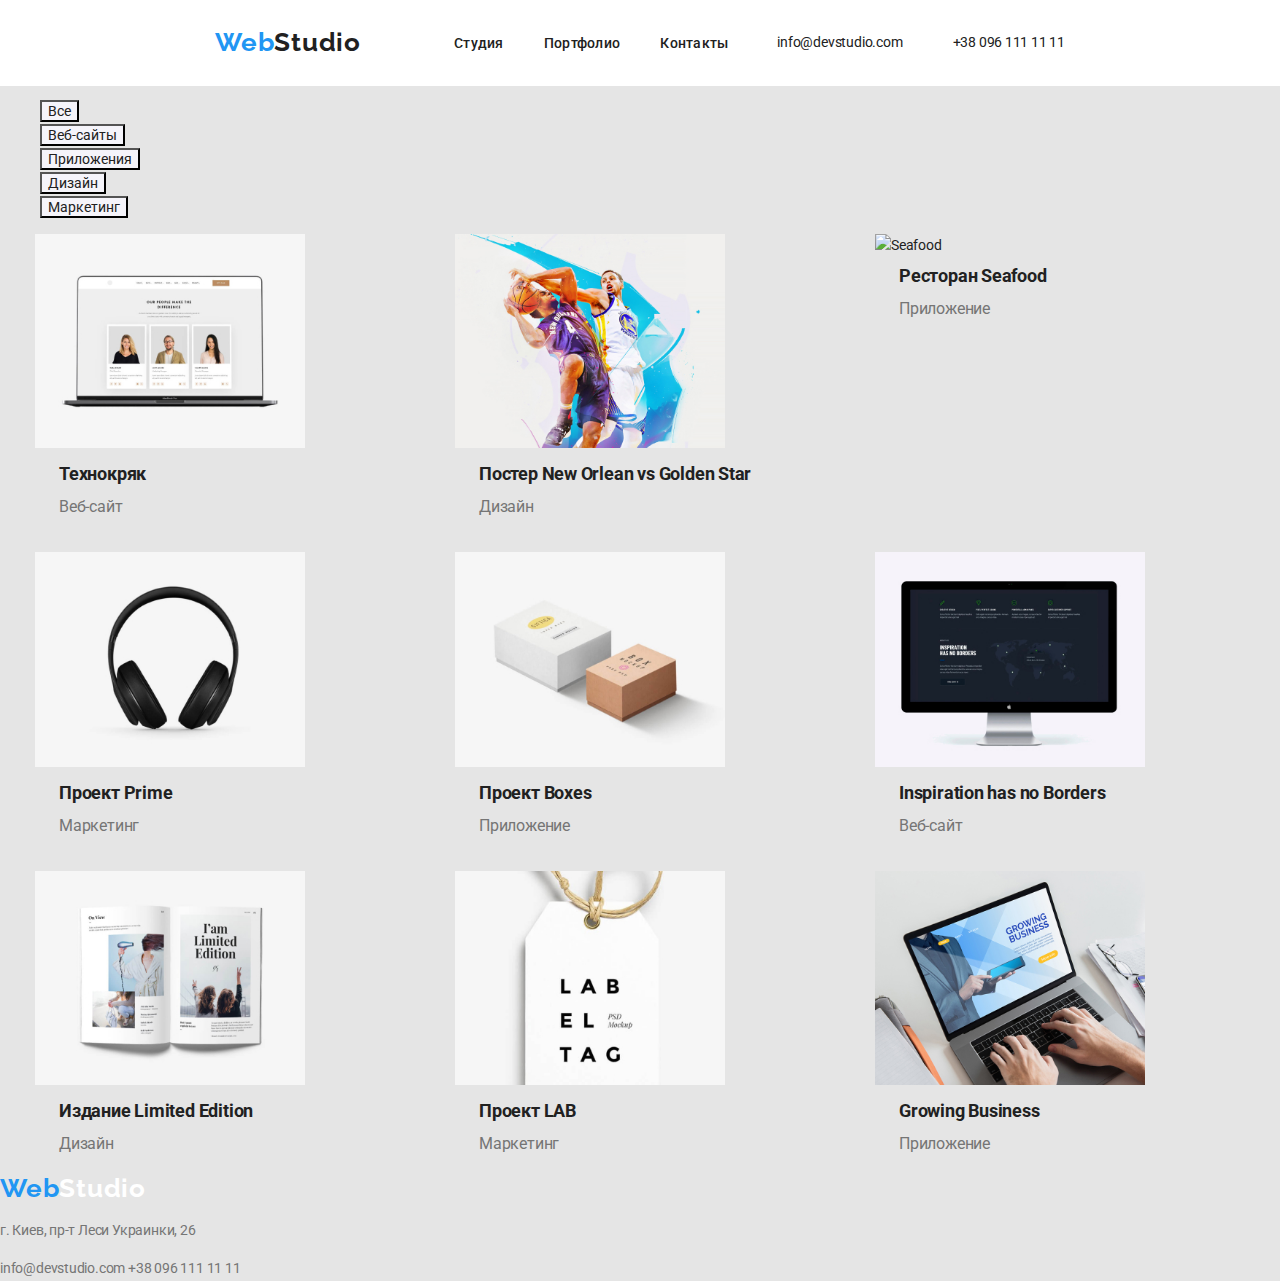
==== portfolio.html @ 1fb93eec "Portfolio" ====
<!doctype html>
<html lang="ru">
<head>
    <meta charset="UTF-8">
    <title>Главная</title>
    <link rel="preconnect" href="https://fonts.googleapis.com">
    <link rel="preconnect" href="https://fonts.gstatic.com" crossorigin>
    <link href="https://fonts.googleapis.com/css2?family=Raleway:wght@700&family=Roboto:wght@400;500;700;900&display=swap" rel="stylesheet">
    <link rel="stylesheet" href="https://cdnjs.cloudflare.com/ajax/libs/modern-normalize/1.0.0/modern-normalize.min.css"/>
    <link rel="stylesheet" href="./css/styles.css">
</head>
<body>
    <header class="page-header">
            <nav class="head-container main-nav">
                <a href="./" class="logo">Web<span class="text-studio">Studio</span></a>
                <ul class="site-nav">
                    <li class="item"><a href="./studio" class="link">Студия</a></li>
                    <li class="item"><a href="./portfolio.html" class="link">Портфолио</a></li>
                    <li class="item"><a href="./contacts" class="link">Контакты</a></li>
                </ul>
    
                <ul class="auth-nav list">
                    <li class="item"><a href="mailto:vlad@htmlbook.ru">info@devstudio.com</a></li>
                    <li class="item"><a href="tel:+380961111111">+38 096 111 11 11</a></li>
                </ul>
            </nav>
    </header>
<main>
    <section class="nav-menu">
        <ul class="list">
            <li><button type="button" class="menu-button">Все</button></li>
            <li><button type="button" class="menu-button">Веб-сайты</button></li>
            <li><button type="button" class="menu-button">Приложения</button></li>
            <li><button type="button" class="menu-button">Дизайн</button></li>
            <li><button type="button" class="menu-button">Маркетинг</button></li>
        </ul>
    </section>
    <section class="our-works">
      <ul class="our-works-list">
        <li class="item"><img src="./img/technocrack.jpg" alt="Techcrack" width="270px"><h1>Технокряк</h1><p>Веб-сайт</p></li>
        <li class="item"><img src="./img/poster.jpg" alt="Poster" width="270px"><h1>Постер New Orlean vs Golden Star</h1><p>Дизайн</p></li>
        <li class="item"><img src="./img/Seafood.jpg" alt="Seafood" width="270px"><h1>Ресторан Seafood</h1><p>Приложение</p></li>
        <li class="item"><img src="./img/prime.jpg" alt="Techcrack" width="270px"><h1>Проект Prime</h1><p>Маркетинг</p></li>
        <li class="item"><img src="./img/boxes.jpg" alt="Boxes" width="270px"><h1>Проект Boxes</h1><p>Приложение</p></li>
        <li class="item"><img src="./img/inspiration.jpg" alt="Insiparion" width="270px"><h1>Inspiration has no Borders</h1><p>Веб-сайт</p></li>
        <li class="item"><img src="./img/limited-edition.jpg" alt="Limited edition" width="270px"><h1>Издание Limited Edition</h1><p>Дизайн</p></li>
        <li class="item"><img src="./img/lab.jpg" alt="LAB" width="270px"><h1>Проект LAB</h1><p>Маркетинг</p></li>
        <li class="item"><img src="./img/growing-business.jpg" alt="Business" width="270px"><h1>Growing Business</h1><p>Приложение</p></li>
      </ul>

    </section>
</main>


<footer class="basement">
    <a class="logo-btm" href="./">Web<span class="text-studio-secondary">Studio</span></a>
    <p>г. Киев, пр-т Леси Украинки, 26</p>
    <address class="adress">
        <a href="mailto:vlad@htmlbook.ru">info@devstudio.com</a>
        <a href="tel:+380961111111">+38 096 111 11 11</a>
    </address>


</footer>

</body>
</html>
---- css/styles.css ----
:root {
  --primary-text-color:#757575;
  --secondary-text-color:#212121;
  --accent-text-color:#2196F3;
  --extra-fill-color:#03121f;
  --bgc:#F5F4FA;
  --hover-text-color:#ffffff;

}

body{
  color:#757575;
  font-size: 14px;
  font-family:Roboto,sans-serif;
  line-height:1.71;
  background-color: #E5E5E5;
  font-weight: 400;
  letter-spacing: -0.015em;
}

.logo{
font-family:Raleway,sans-serif;
font-weight: 700;
font-size: 26px;
line-height: 31px;
letter-spacing: 0.03em;
color: #2196F3;
margin-top: 24px;
margin-bottom: 25px;
margin-left: 215px;
}

.logo .text-studio{
font-family:Raleway,sans-serif;
font-weight:700;
color:var(--secondary-text-color);
}

.logo-btm,
.join{
font-family:Raleway,sans-serif;
font-style: normal;
font-weight: 700;
font-size: 26px;
line-height: 31px;
letter-spacing: 0.03em;
color: #2196F3;
text-decoration: none;
}

.logo-btm .text-studio-secondary{
font-family:Raleway,sans-serif;
color:var(--hover-text-color);
}

button{
font-family: inherit;
}

.menu-button{
color: var(--secondary-text-color);
background-color: var(--bgc);
}

.menu-button:hover,
.menu-button:focus{
color:var(--hover-text-color);
background-color: var(--accent-text-color);
}

.main-titles,
.team-titles{
color: #212121;
}
.main-titles{
text-transform:uppercase;
}

.site-nav a,
.auth-nav a,
.basement-links{
text-decoration:none;
color:var(--secondary-text-color);
}

.main-nav {
  display: flex;
  align-items: center;
}

.auth-nav {
  display: flex;
  padding: 0;
  margin-left: auto;
  margin-right: 215px;
}
.auth-nav .item + .item {
  margin-left: 50px;
}



.site-nav a:hover,
.site-nav a:focus,
.auth-nav a:hover,
.auth-nav a:focus,
.basement a:hover,
.basement a:focus{
color:var(--accent-text-color);
}


.menu-button{
cursor: pointer;
}
.our-works{
color:var(--secondary-text-color);
}
.our-works p{
color:var(--primary-text-color);
}

address a{
text-decoration: none;
font-style: normal;
color: var(--primary-text-color);
}

.hero-title,
.main-title,
.text-massive p,
.join{
font-style: normal;
font-weight: normal;
font-size: 14px; 
letter-spacing: 0.03em;
}

.hero-title{
display: inline-block;
width: 696px;
height: 120px;
font-weight: 900;
font-size: 44px;
line-height: 60px;
text-align: center;
letter-spacing: 0.06em;
text-transform: uppercase;
color: var(--hover-text-color);
margin-left: 452px;
margin-right: 452px;
margin-top: 200px;
margin-bottom: 0px;
}

.main-title{
height: 16px;
left: 215px;
top: 774px;
line-height: 16px;
text-transform: uppercase;
color:var(--secondary-text-color);
}

.text-massive p{
height: 75px;
left: 215px;
top: 800px;
line-height: 24px;
color:var(--primary-text-color);
}

.list{
  list-style: none;
}

.hide {
  display: none;
}

.site-nav{
  font-weight: 500;
  font-size: 14px;
  line-height: 1,14;
  letter-spacing: 0.02em;
  list-style: none;
  padding: 0;
  display: flex;
  margin-left: 93px;
  }

.site-nav .item {
  /* outline: 2px solid tomato; */
  }
.site-nav .item:not(:last-child){
  margin-right: 40px;
  }
 

.container {
  width: 1600px;
  margin-left: auto;
  margin-right: auto;
}

.site-nav a {
font-family: Roboto;
font-style: normal;
font-weight: 500;
font-size: 14px;
line-height: 16px;
letter-spacing: 0.02em;
}

.site-nav .link {
  padding-top: 21px;
  padding-bottom: 21px;
  display: block;
}



.join-button {
width: 136px;
height: 30px;
left: 732px;
top: 440px;
font-family: Roboto;
font-style: normal;
font-weight: bold;
font-size: 16px;
line-height: 30px;
align-items: center;
text-align: center;
letter-spacing: 0.06em;
color: #FFFFFF;
width: 200px;
height: 50px;
left: 700px;
top: 430px;
background: #2196F3;
box-shadow: 0px 4px 4px rgba(0, 0, 0, 0.15);
border-radius: 4px;
margin-left: 700px;
margin-right: 700px;
margin-top: 30px;
display: inline-block ;

}

.hero{
display: block;
width: 1600px;
height: 600px;
/* outline: 2px solid tomato; */
background: #2F303A;
margin-left: auto;
margin-right: auto;
}



.page-header a{
  text-decoration: none;
  }
.page-header {
  background-color:var(--hover-text-color);
  display: flex;
}

.head-container {
  width: 1600px;
  margin-left: auto;
  margin-right: auto;
}

.main-text-massive {
  display: flex;
}
.our-works ul {
  padding-left: 0;
  padding-right: 0;
  list-style: none;
}
.our-works{
  width: 1240px;
  padding-right: 15px;
  padding-left: 15px;
  margin-left: auto;
  margin-right: auto;
}

.our-works .our-works-list {
  display: flex;
  flex-wrap: wrap;
  justify-content: space-between;
}
.our-works-list .item {
  width: 370px; 
  margin-right: 15px;
  margin-bottom: 30px;
}

.our-works-list .item:nth-child(3n) {
  margin-right: 0px;
}

.our-works-list .item:nth-last-child(-n + 3){
  margin-bottom: 0;
}

.our-works-list .item h1 {
  display: block;
  font-size: 18px;
  line-height: 36px;
  padding-left: 24px;
  padding-right: 24px;
  margin: 0;
}

.our-works-list .item p {
  display: block;
  font-size: 16px;
  line-height: 30px;
  padding-left: 24px;
  padding-right: 24px;
  margin: 0;
}
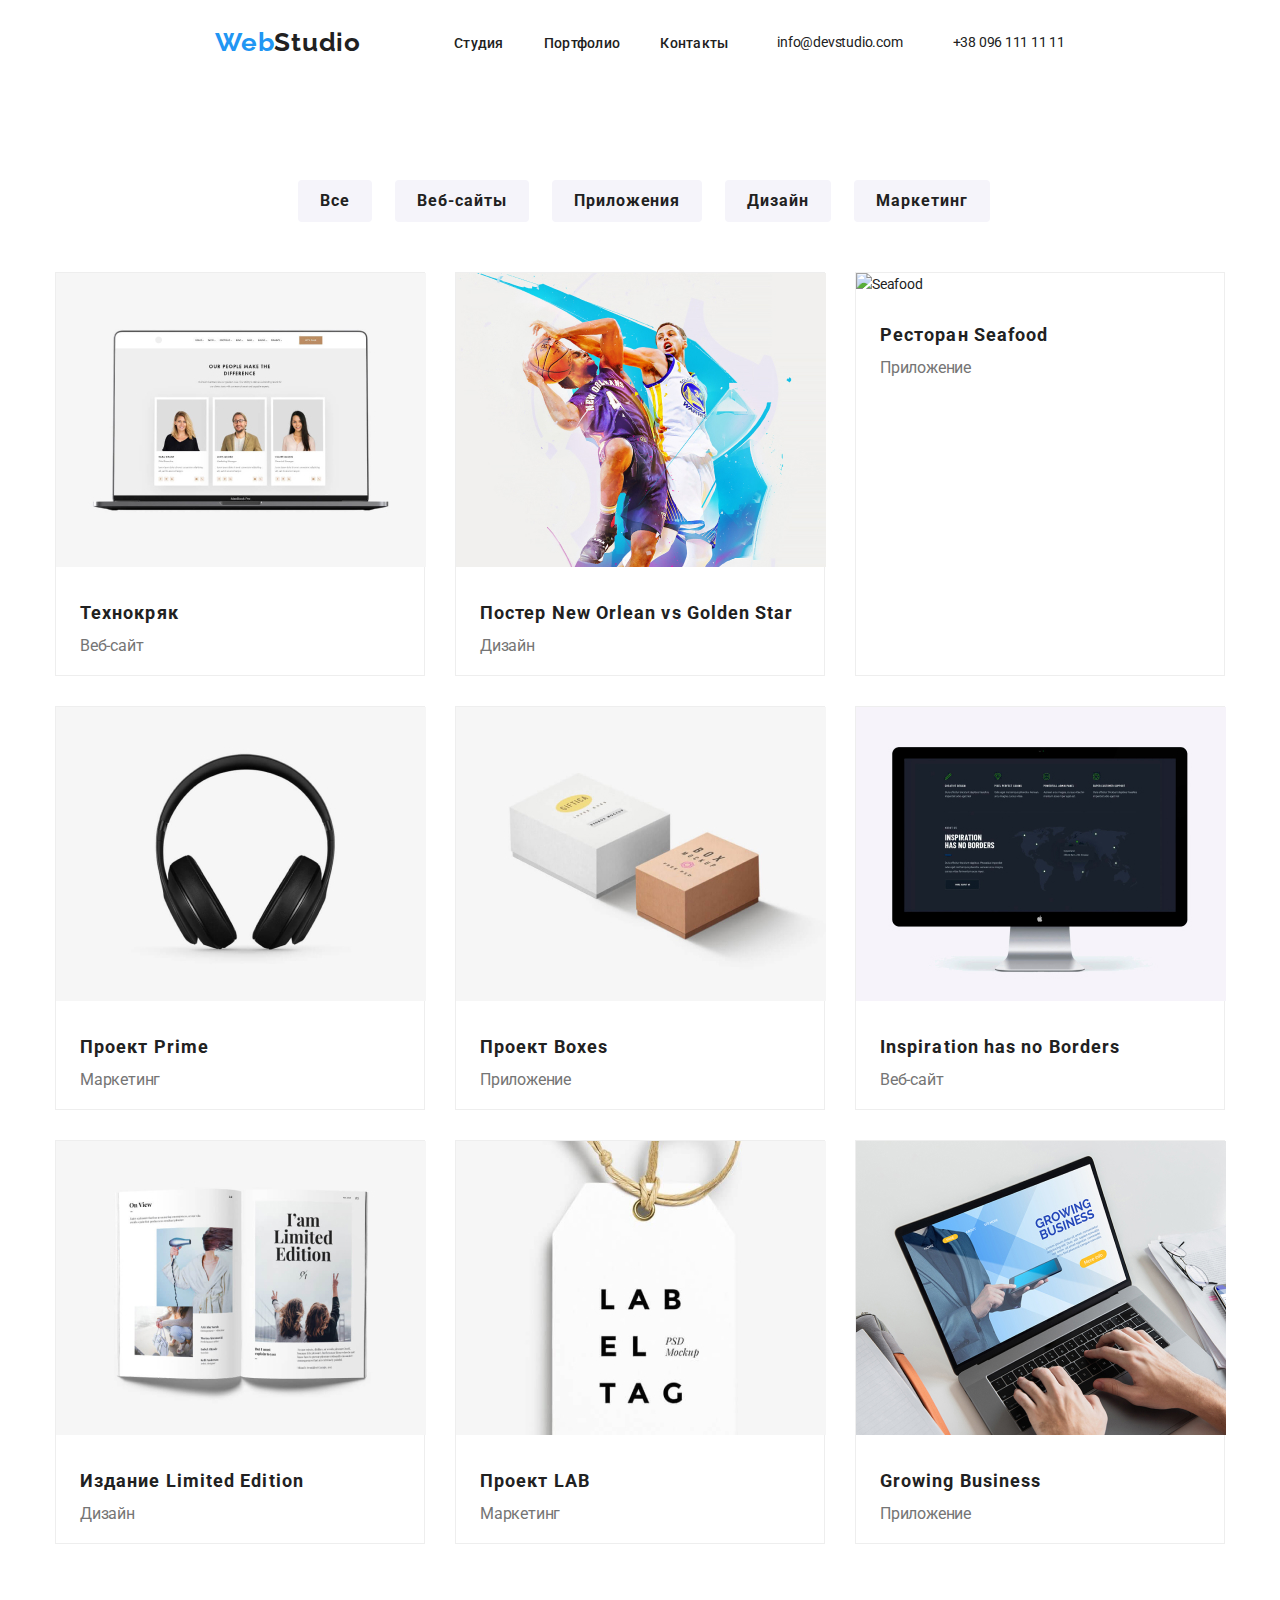
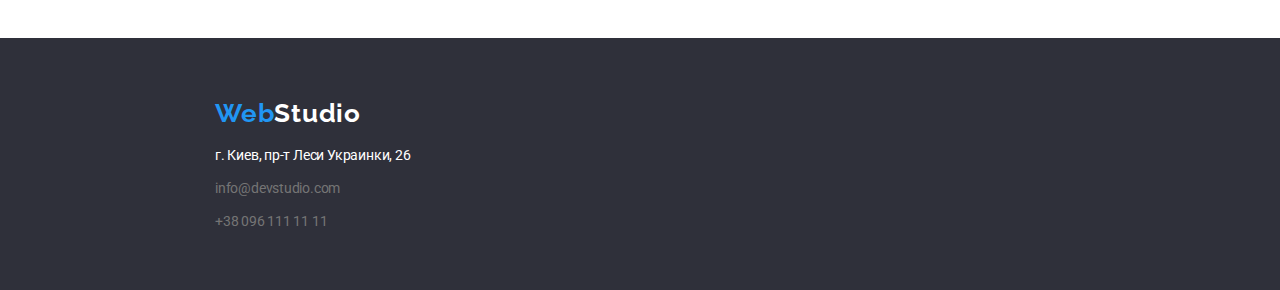
==== commit 86fd4ed3: "Portfolio done (almost)" ====
--- a/portfolio.html
+++ b/portfolio.html
@@ -9,7 +9,7 @@
     <link rel="stylesheet" href="https://cdnjs.cloudflare.com/ajax/libs/modern-normalize/1.0.0/modern-normalize.min.css"/>
     <link rel="stylesheet" href="./css/styles.css">
 </head>
-<body>
+<body class="body-portfolio">
     <header class="page-header">
             <nav class="head-container main-nav">
                 <a href="./" class="logo">Web<span class="text-studio">Studio</span></a>
@@ -26,7 +26,7 @@
             </nav>
     </header>
 <main>
-    <section class="nav-menu">
+    <section class="nav-menu-portfolio">
         <ul class="list">
             <li><button type="button" class="menu-button">Все</button></li>
             <li><button type="button" class="menu-button">Веб-сайты</button></li>
@@ -37,27 +37,27 @@
     </section>
     <section class="our-works">
       <ul class="our-works-list">
-        <li class="item"><img src="./img/technocrack.jpg" alt="Techcrack" width="270px"><h1>Технокряк</h1><p>Веб-сайт</p></li>
-        <li class="item"><img src="./img/poster.jpg" alt="Poster" width="270px"><h1>Постер New Orlean vs Golden Star</h1><p>Дизайн</p></li>
-        <li class="item"><img src="./img/Seafood.jpg" alt="Seafood" width="270px"><h1>Ресторан Seafood</h1><p>Приложение</p></li>
-        <li class="item"><img src="./img/prime.jpg" alt="Techcrack" width="270px"><h1>Проект Prime</h1><p>Маркетинг</p></li>
-        <li class="item"><img src="./img/boxes.jpg" alt="Boxes" width="270px"><h1>Проект Boxes</h1><p>Приложение</p></li>
-        <li class="item"><img src="./img/inspiration.jpg" alt="Insiparion" width="270px"><h1>Inspiration has no Borders</h1><p>Веб-сайт</p></li>
-        <li class="item"><img src="./img/limited-edition.jpg" alt="Limited edition" width="270px"><h1>Издание Limited Edition</h1><p>Дизайн</p></li>
-        <li class="item"><img src="./img/lab.jpg" alt="LAB" width="270px"><h1>Проект LAB</h1><p>Маркетинг</p></li>
-        <li class="item"><img src="./img/growing-business.jpg" alt="Business" width="270px"><h1>Growing Business</h1><p>Приложение</p></li>
+        <li class="item"><img src="./img/technocrack.jpg" alt="Techcrack" width="370px"><h1>Технокряк</h1><p>Веб-сайт</p></li>
+        <li class="item"><img src="./img/poster.jpg" alt="Poster" width="370px"><h1>Постер New Orlean vs Golden Star</h1><p>Дизайн</p></li>
+        <li class="item"><img src="./img/Seafood.jpg" alt="Seafood" width="370px"><h1>Ресторан Seafood</h1><p>Приложение</p></li>
+        <li class="item"><img src="./img/prime.jpg" alt="Techcrack" width="370px"><h1>Проект Prime</h1><p>Маркетинг</p></li>
+        <li class="item"><img src="./img/boxes.jpg" alt="Boxes" width="370px"><h1>Проект Boxes</h1><p>Приложение</p></li>
+        <li class="item"><img src="./img/inspiration.jpg" alt="Insiparion" width="370px"><h1>Inspiration has no Borders</h1><p>Веб-сайт</p></li>
+        <li class="item"><img src="./img/limited-edition.jpg" alt="Limited edition" width="370px"><h1>Издание Limited Edition</h1><p>Дизайн</p></li>
+        <li class="item"><img src="./img/lab.jpg" alt="LAB" width="370px"><h1>Проект LAB</h1><p>Маркетинг</p></li>
+        <li class="item"><img src="./img/growing-business.jpg" alt="Business" width="370px"><h1>Growing Business</h1><p>Приложение</p></li>
       </ul>
 
     </section>
 </main>
 
 
-<footer class="basement">
+<footer class="basement-portfolio">
     <a class="logo-btm" href="./">Web<span class="text-studio-secondary">Studio</span></a>
     <p>г. Киев, пр-т Леси Украинки, 26</p>
     <address class="adress">
-        <a href="mailto:vlad@htmlbook.ru">info@devstudio.com</a>
-        <a href="tel:+380961111111">+38 096 111 11 11</a>
+        <a href="mailto:vlad@htmlbook.ru" class="mail">info@devstudio.com</a>
+        <a href="tel:+380961111111" class="phone">+38 096 111 11 11</a>
     </address>
 
 
--- a/css/styles.css
+++ b/css/styles.css
@@ -8,6 +8,10 @@
   --bgc:#F5F4FA;
   --hover-text-color:#ffffff;
 
+}
+
+.body-portfolio {
+  background-color: var(--hover-text-color);
 }
 
 body{
@@ -117,6 +121,7 @@
 }
 .our-works{
 color:var(--secondary-text-color);
+margin-bottom: 94px;
 }
 .our-works p{
 color:var(--primary-text-color);
@@ -285,22 +290,27 @@
   list-style: none;
 }
 .our-works{
-  width: 1240px;
-  padding-right: 15px;
-  padding-left: 15px;
+  width: 1170px;
   margin-left: auto;
   margin-right: auto;
 }
 
 .our-works .our-works-list {
+  width: 1170px;
   display: flex;
   flex-wrap: wrap;
   justify-content: space-between;
 }
 .our-works-list .item {
-  width: 370px; 
-  margin-right: 15px;
+  width: 370px;
+  margin-right: 30px;
+  height: 404px;
   margin-bottom: 30px;
+
+  background: #FFFFFF;
+  border: 1px solid #EEEEEE;
+  box-sizing: border-box;
+ 
 }
 
 .our-works-list .item:nth-child(3n) {
@@ -313,10 +323,15 @@
 
 .our-works-list .item h1 {
   display: block;
+  font-family: Roboto;
+  font-style: normal;
+  font-weight: bold;
   font-size: 18px;
-  line-height: 36px;
+  line-height: 36px; 
+  letter-spacing: 0.06em;
   padding-left: 24px;
   padding-right: 24px;
+  padding-top: 20px;
   margin: 0;
 }
 
@@ -326,5 +341,71 @@
   line-height: 30px;
   padding-left: 24px;
   padding-right: 24px;
+  padding-bottom: 20px;
   margin: 0;
+}
+
+.basement-portfolio {
+  background-color: #2F303A;
+  width: 1600px;
+  height: 252px;
+  margin-left: auto;
+  margin-right: auto;
+}
+ .basement-portfolio .logo-btm{
+  display: inline-block;
+  padding-top: 60px;
+  padding-right: 1240px;
+  padding-left: 215px;
+ }
+
+ .basement-portfolio .adress .mail{
+  display: block;
+  padding-right: 1000px;
+  padding-left: 215px;
+  margin-bottom: 9px;
+ }
+
+ .basement-portfolio .adress .phone{
+  display: block;
+  padding-left: 215px;
+  margin-bottom: 9px;
+}
+
+.basement-portfolio > p {
+padding-left: 215px;
+margin-bottom: 9px;
+color: var(--hover-text-color);
+}
+
+.nav-menu-portfolio {
+  width: 700px;
+  margin-right: auto;
+  margin-left: auto;
+  margin-bottom: 50px;
+  margin-top: 94px;
+}
+
+.nav-menu-portfolio .list {
+  display: flex;
+  justify-content: space-between;
+  padding: 0;
+}
+
+.nav-menu-portfolio .list .menu-button{
+font-style: normal;
+font-weight: bold;
+font-size: 16px;
+line-height: 30px;
+letter-spacing: 0.06em;
+background: #F5F4FA;
+border: #F5F4FA;
+border-radius: 4px;
+padding: 6px 22px 6px;
+margin-left: 8px;
+}
+
+.nav-menu-portfolio .list .menu-button:hover,
+.nav-menu-portfolio .list .menu-button:focus{
+  background-color: #2196F3;
 }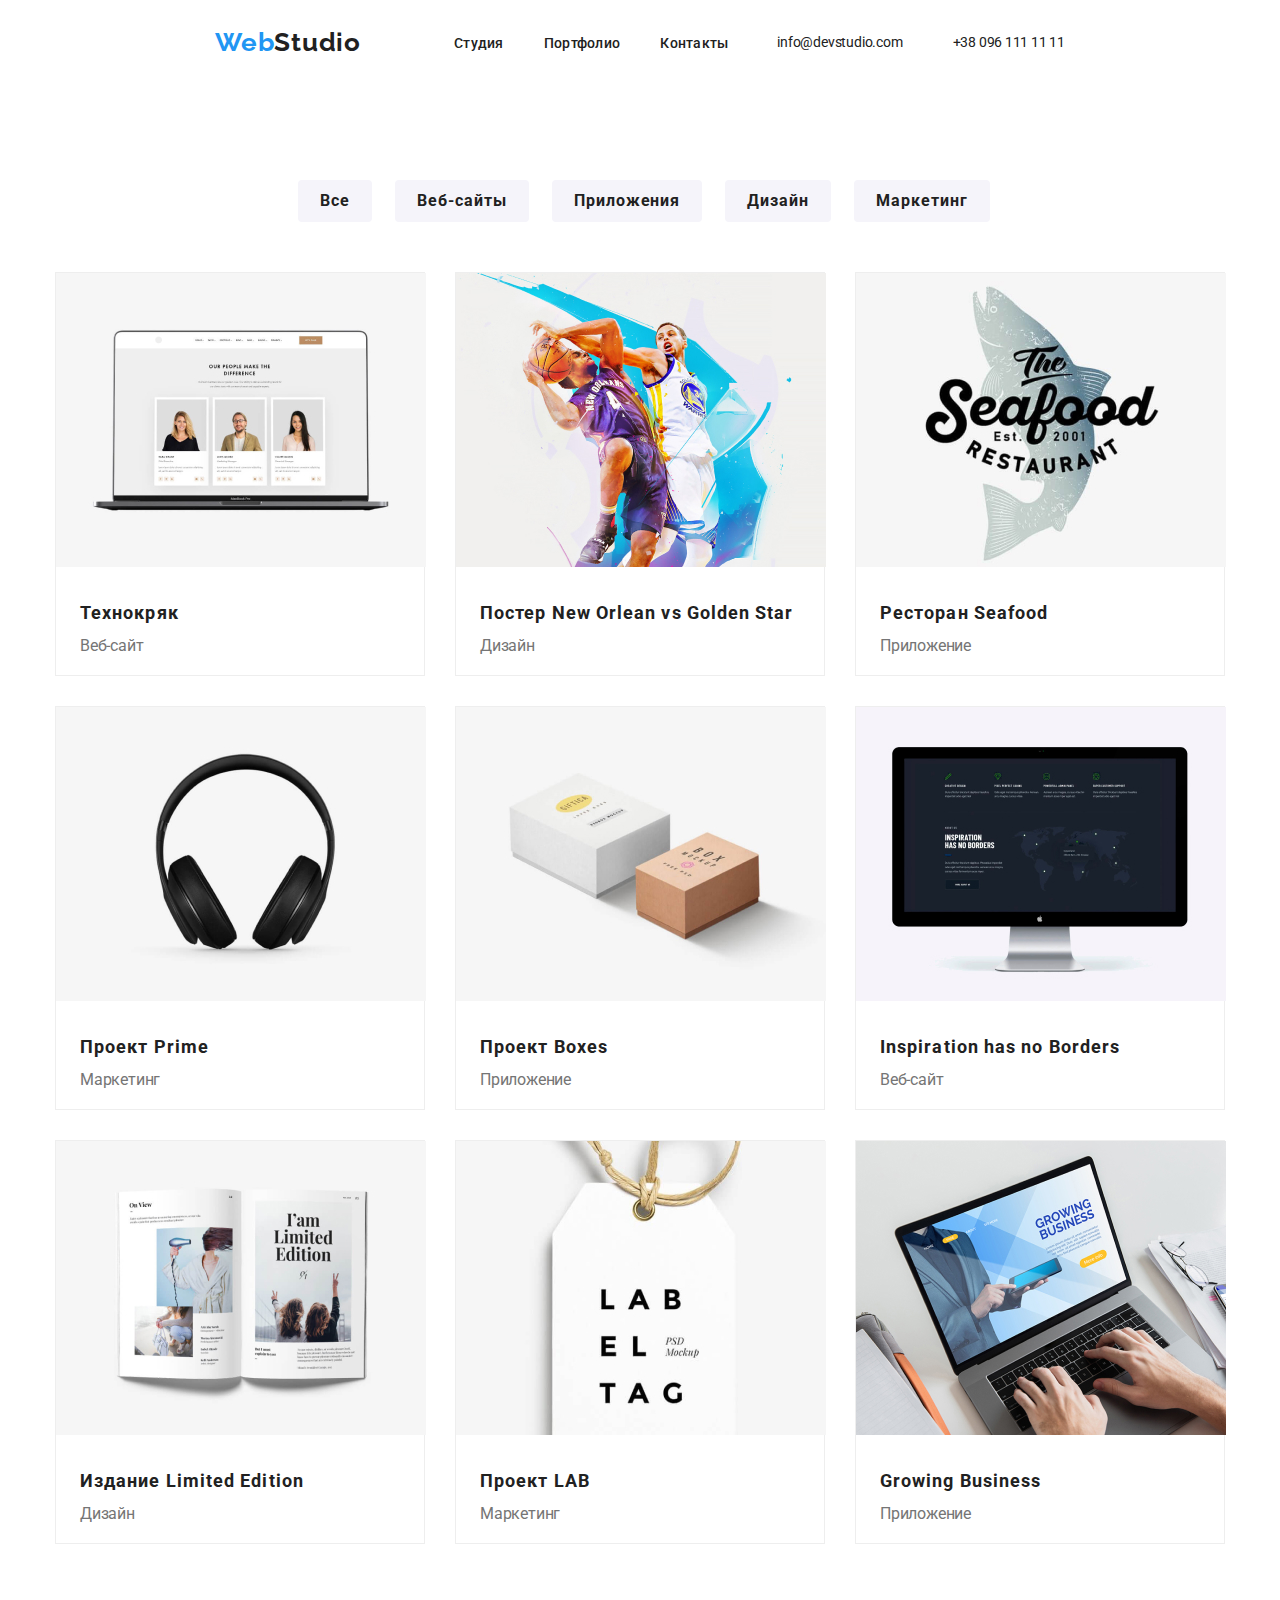
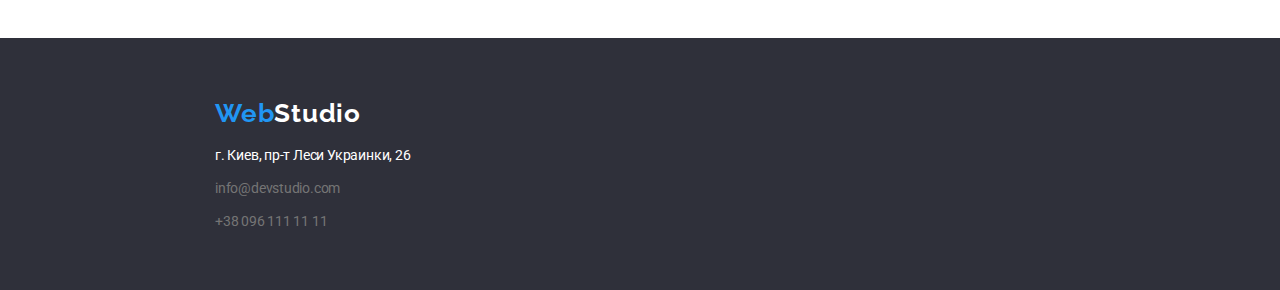
==== commit a27bf401: "img check" ====
--- a/portfolio.html
+++ b/portfolio.html
@@ -39,7 +39,7 @@
       <ul class="our-works-list">
         <li class="item"><img src="./img/technocrack.jpg" alt="Techcrack" width="370px"><h1>Технокряк</h1><p>Веб-сайт</p></li>
         <li class="item"><img src="./img/poster.jpg" alt="Poster" width="370px"><h1>Постер New Orlean vs Golden Star</h1><p>Дизайн</p></li>
-        <li class="item"><img src="./img/Seafood.jpg" alt="Seafood" width="370px"><h1>Ресторан Seafood</h1><p>Приложение</p></li>
+        <li class="item"><img src="./img/seafood.jpg" alt="Seafood" width="370px"><h1>Ресторан Seafood</h1><p>Приложение</p></li>
         <li class="item"><img src="./img/prime.jpg" alt="Techcrack" width="370px"><h1>Проект Prime</h1><p>Маркетинг</p></li>
         <li class="item"><img src="./img/boxes.jpg" alt="Boxes" width="370px"><h1>Проект Boxes</h1><p>Приложение</p></li>
         <li class="item"><img src="./img/inspiration.jpg" alt="Insiparion" width="370px"><h1>Inspiration has no Borders</h1><p>Веб-сайт</p></li>
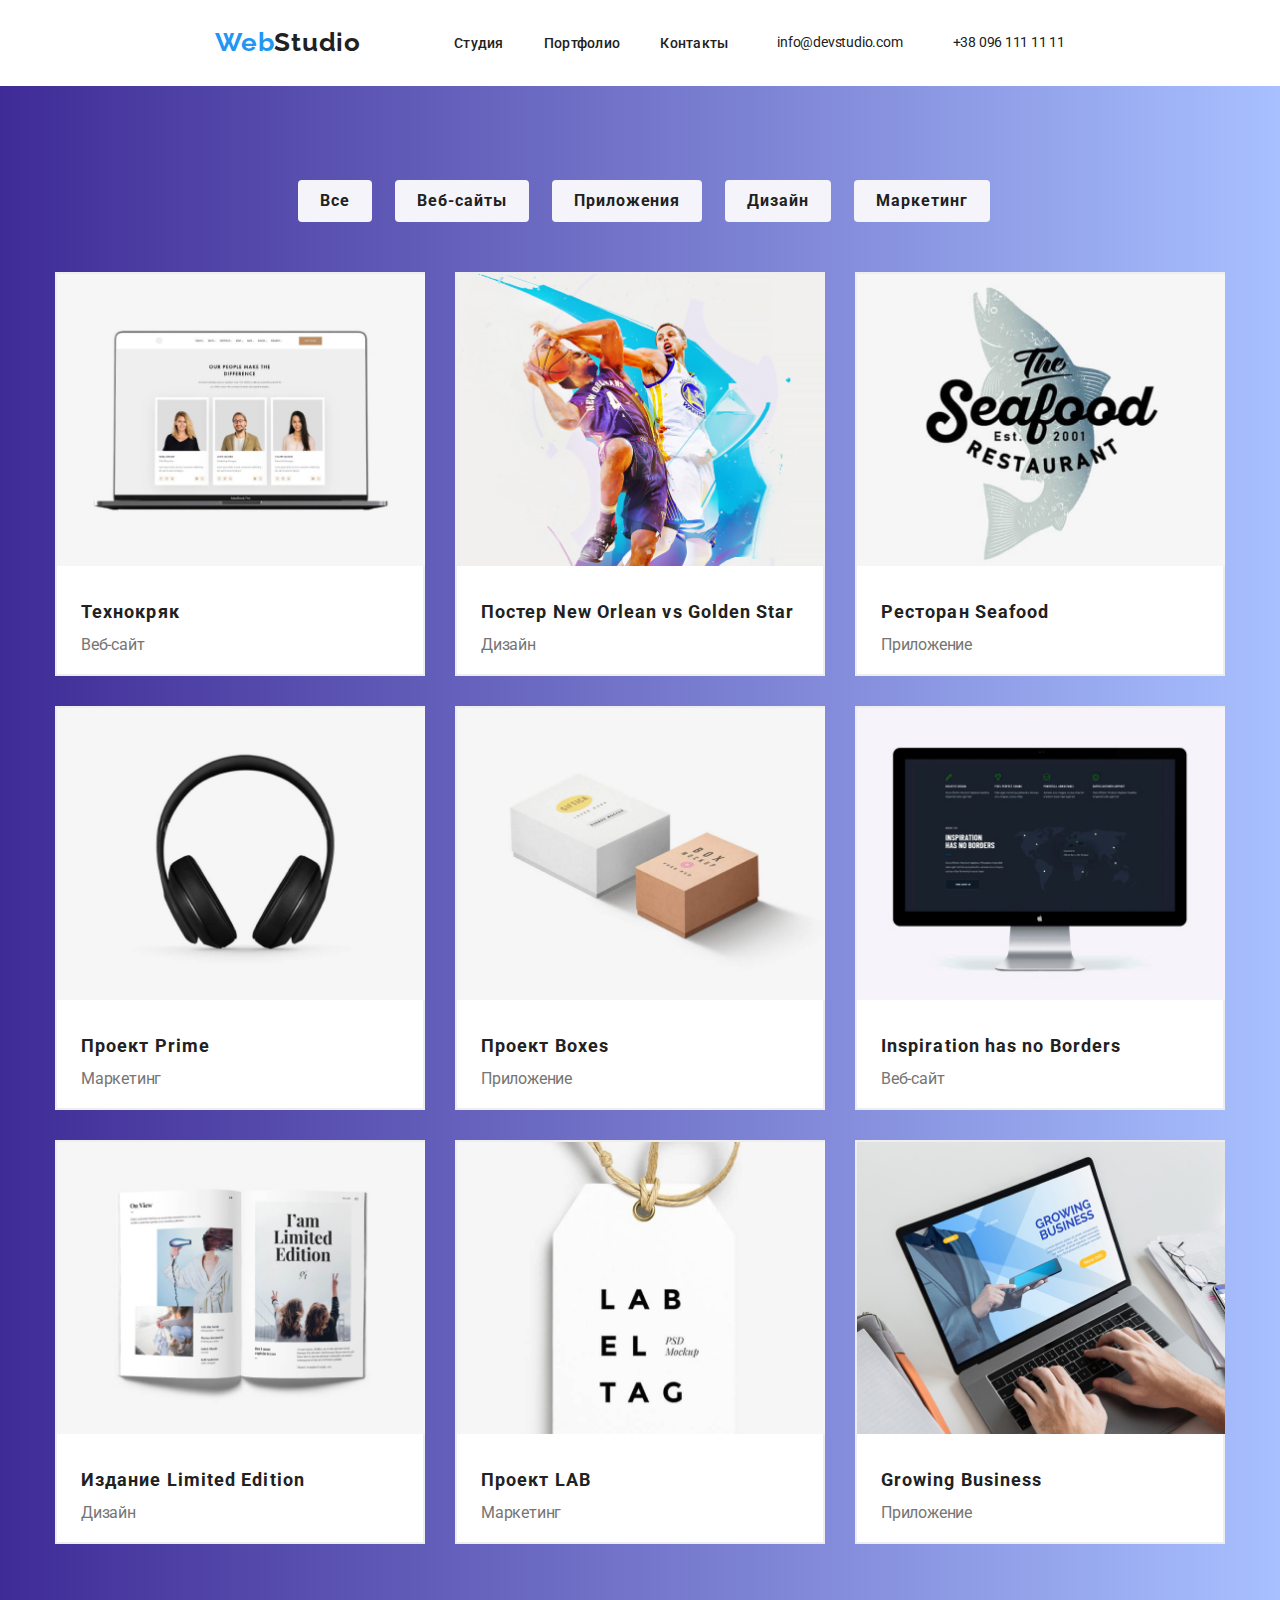
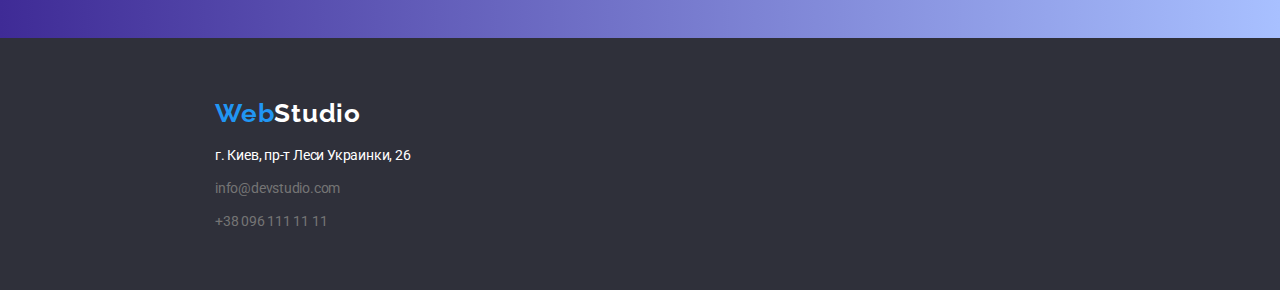
==== commit 46440f69: "commit" ====
--- a/portfolio.html
+++ b/portfolio.html
@@ -37,15 +37,15 @@
     </section>
     <section class="our-works">
       <ul class="our-works-list">
-        <li class="item"><img src="./img/technocrack.jpg" alt="Techcrack" width="370px"><h1>Технокряк</h1><p>Веб-сайт</p></li>
-        <li class="item"><img src="./img/poster.jpg" alt="Poster" width="370px"><h1>Постер New Orlean vs Golden Star</h1><p>Дизайн</p></li>
-        <li class="item"><img src="./img/seafood.jpg" alt="Seafood" width="370px"><h1>Ресторан Seafood</h1><p>Приложение</p></li>
-        <li class="item"><img src="./img/prime.jpg" alt="Techcrack" width="370px"><h1>Проект Prime</h1><p>Маркетинг</p></li>
-        <li class="item"><img src="./img/boxes.jpg" alt="Boxes" width="370px"><h1>Проект Boxes</h1><p>Приложение</p></li>
-        <li class="item"><img src="./img/inspiration.jpg" alt="Insiparion" width="370px"><h1>Inspiration has no Borders</h1><p>Веб-сайт</p></li>
-        <li class="item"><img src="./img/limited-edition.jpg" alt="Limited edition" width="370px"><h1>Издание Limited Edition</h1><p>Дизайн</p></li>
-        <li class="item"><img src="./img/lab.jpg" alt="LAB" width="370px"><h1>Проект LAB</h1><p>Маркетинг</p></li>
-        <li class="item"><img src="./img/growing-business.jpg" alt="Business" width="370px"><h1>Growing Business</h1><p>Приложение</p></li>
+        <li class="item"><img src="./img/technocrack.jpg" alt="Techcrack" width="368px"><h1>Технокряк</h1><p>Веб-сайт</p></li>
+        <li class="item"><img src="./img/poster.jpg" alt="Poster" width="368px"><h1>Постер New Orlean vs Golden Star</h1><p>Дизайн</p></li>
+        <li class="item"><img src="./img/seafood.jpg" alt="Seafood" width="368px"><h1>Ресторан Seafood</h1><p>Приложение</p></li>
+        <li class="item"><img src="./img/prime.jpg" alt="Techcrack" width="368px"><h1>Проект Prime</h1><p>Маркетинг</p></li>
+        <li class="item"><img src="./img/boxes.jpg" alt="Boxes" width="368px"><h1>Проект Boxes</h1><p>Приложение</p></li>
+        <li class="item"><img src="./img/inspiration.jpg" alt="Insiparion" width="368px"><h1>Inspiration has no Borders</h1><p>Веб-сайт</p></li>
+        <li class="item"><img src="./img/limited-edition.jpg" alt="Limited edition" width="368px"><h1>Издание Limited Edition</h1><p>Дизайн</p></li>
+        <li class="item"><img src="./img/lab.jpg" alt="LAB" width="368px"><h1>Проект LAB</h1><p>Маркетинг</p></li>
+        <li class="item"><img src="./img/growing-business.jpg" alt="Business" width="368px"><h1>Growing Business</h1><p>Приложение</p></li>
       </ul>
 
     </section>
--- a/css/styles.css
+++ b/css/styles.css
@@ -20,6 +20,9 @@
   font-family:Roboto,sans-serif;
   line-height:1.71;
   background-color: #E5E5E5;
+  background: #a8c0ff;  /* fallback for old browsers */
+  background: -webkit-linear-gradient(to right, #3f2b96, #a8c0ff);  /* Chrome 10-25, Safari 5.1-6 */
+  background: linear-gradient(to right, #3f2b96, #a8c0ff); /* W3C, IE 10+/ Edge, Firefox 16+, Chrome 26+, Opera 12+, Safari 7+ */
   font-weight: 400;
   letter-spacing: -0.015em;
 }
@@ -119,10 +122,13 @@
 .menu-button{
 cursor: pointer;
 }
+
+
 .our-works{
 color:var(--secondary-text-color);
 margin-bottom: 94px;
 }
+
 .our-works p{
 color:var(--primary-text-color);
 }
@@ -281,8 +287,42 @@
   margin-right: auto;
 }
 
+.slogan-container{
+  width: 1600px;
+  margin-left: auto;
+  margin-right: auto;
+}
+.slogan {
+  width: 1600px;
+  margin-left: auto;
+  margin-right: auto;
+  background-color: var(--hover-text-color);
+}
+
 .main-text-massive {
-  display: flex;
+  width: 1170px;
+  display: flex;
+  background-color: var(--hover-text-color);
+}
+
+.slogan .text-massive {
+  margin-right: 30px;
+  background-color: var(--hover-text-color);
+}
+
+.slogan .text-massive:last-child {
+  margin-right: 0;
+}
+
+.slogan ul{
+  padding-top:50px;
+  padding-bottom:94px;
+  padding-right: 0;
+  padding-inline-start: 0;
+  margin-top: 0;
+  margin-left: 214px;
+  margin-right: 214px;
+  margin-bottom: 0;
 }
 .our-works ul {
   padding-left: 0;
@@ -308,8 +348,9 @@
   margin-bottom: 30px;
 
   background: #FFFFFF;
-  border: 1px solid #EEEEEE;
-  box-sizing: border-box;
+  border: 2px solid #EEEEEE;
+ 
+  
  
 }
 
@@ -373,9 +414,9 @@
 }
 
 .basement-portfolio > p {
-padding-left: 215px;
-margin-bottom: 9px;
-color: var(--hover-text-color);
+  padding-left: 215px;
+  margin-bottom: 9px;
+  color: var(--hover-text-color);
 }
 
 .nav-menu-portfolio {
@@ -393,19 +434,119 @@
 }
 
 .nav-menu-portfolio .list .menu-button{
-font-style: normal;
-font-weight: bold;
-font-size: 16px;
-line-height: 30px;
-letter-spacing: 0.06em;
-background: #F5F4FA;
-border: #F5F4FA;
-border-radius: 4px;
-padding: 6px 22px 6px;
-margin-left: 8px;
+  font-style: normal;
+  font-weight: bold;
+  font-size: 16px;
+  line-height: 30px;
+  letter-spacing: 0.06em;
+  background: #F5F4FA;
+  border: #F5F4FA;
+  border-radius: 4px;
+  padding: 6px 22px 6px;
+  margin-left: 8px;
 }
 
 .nav-menu-portfolio .list .menu-button:hover,
 .nav-menu-portfolio .list .menu-button:focus{
   background-color: #2196F3;
-}+}
+.basement-portfolio a:hover,
+.basement-portfolio a:focus{
+  color:var(--accent-text-color);
+}
+
+.to-do-title{
+display: block;
+font-size: 36px;
+line-height: 42px;
+text-align: center;
+letter-spacing: 0.03em;
+color: #212121;
+padding-bottom: 50px;
+margin-top: 0;
+margin-bottom: 0;
+}
+
+.to-do ul{
+  margin: 0;
+  padding: 0;
+}
+
+.to-do {
+  width: 1600px;
+  margin-left: auto;
+  margin-right: auto;
+  padding-bottom: 64px;
+  background-color: var(--hover-text-color);
+}
+.to-do .list {
+  display: flex;
+  justify-content: center;
+}
+.to-do li{
+  margin-right: 30px;
+  padding-bottom: 94px;
+}
+
+.to-do li:last-child{
+  margin-right: 0;
+  }
+
+.team-titles{
+  display: block;
+  font-size: 36px;
+  line-height: 42px;
+  text-align: center;
+  letter-spacing: 0.03em;
+  color: #212121;
+  margin-bottom: 50px;
+  margin-top: 0;
+}
+
+.team{
+  width: 1600px;
+  margin-left: auto;
+  margin-right: auto;
+  background-color: var(--hover-text-color);
+}
+.team .list{
+  display: flex;
+  width: 1170px;
+  padding-bottom: 94px;
+  padding-left: 0;
+  padding-right: 0;
+  margin-bottom: 0;
+  margin-left: 215px;
+  margin-right: 215px;
+}
+.team .member {
+  background: #FFFFFF;
+  box-shadow: 0px 1px 3px rgba(0, 0, 0, 0.12), 0px 1px 1px rgba(0, 0, 0, 0.14), 0px 2px 1px rgba(0, 0, 0, 0.2);
+  border-radius: 0px 0px 4px 4px;
+  margin-right: 30px;
+  padding: 0;
+}
+
+.team .member:last-child{
+margin-right: 0;
+}
+
+.team  .team-titles .list{
+  padding: 0;
+}
+.team .list h3{
+font-size: 16px;
+line-height: 19px;
+text-align: center;
+letter-spacing: 0.03em;
+color:var(--secondary-text-color);
+}
+
+.team .list p{
+  font-size: 16px;
+  line-height: 19px;
+  text-align: center;
+  letter-spacing: 0.03em;
+  color:var(--primary-text-color);
+}
+
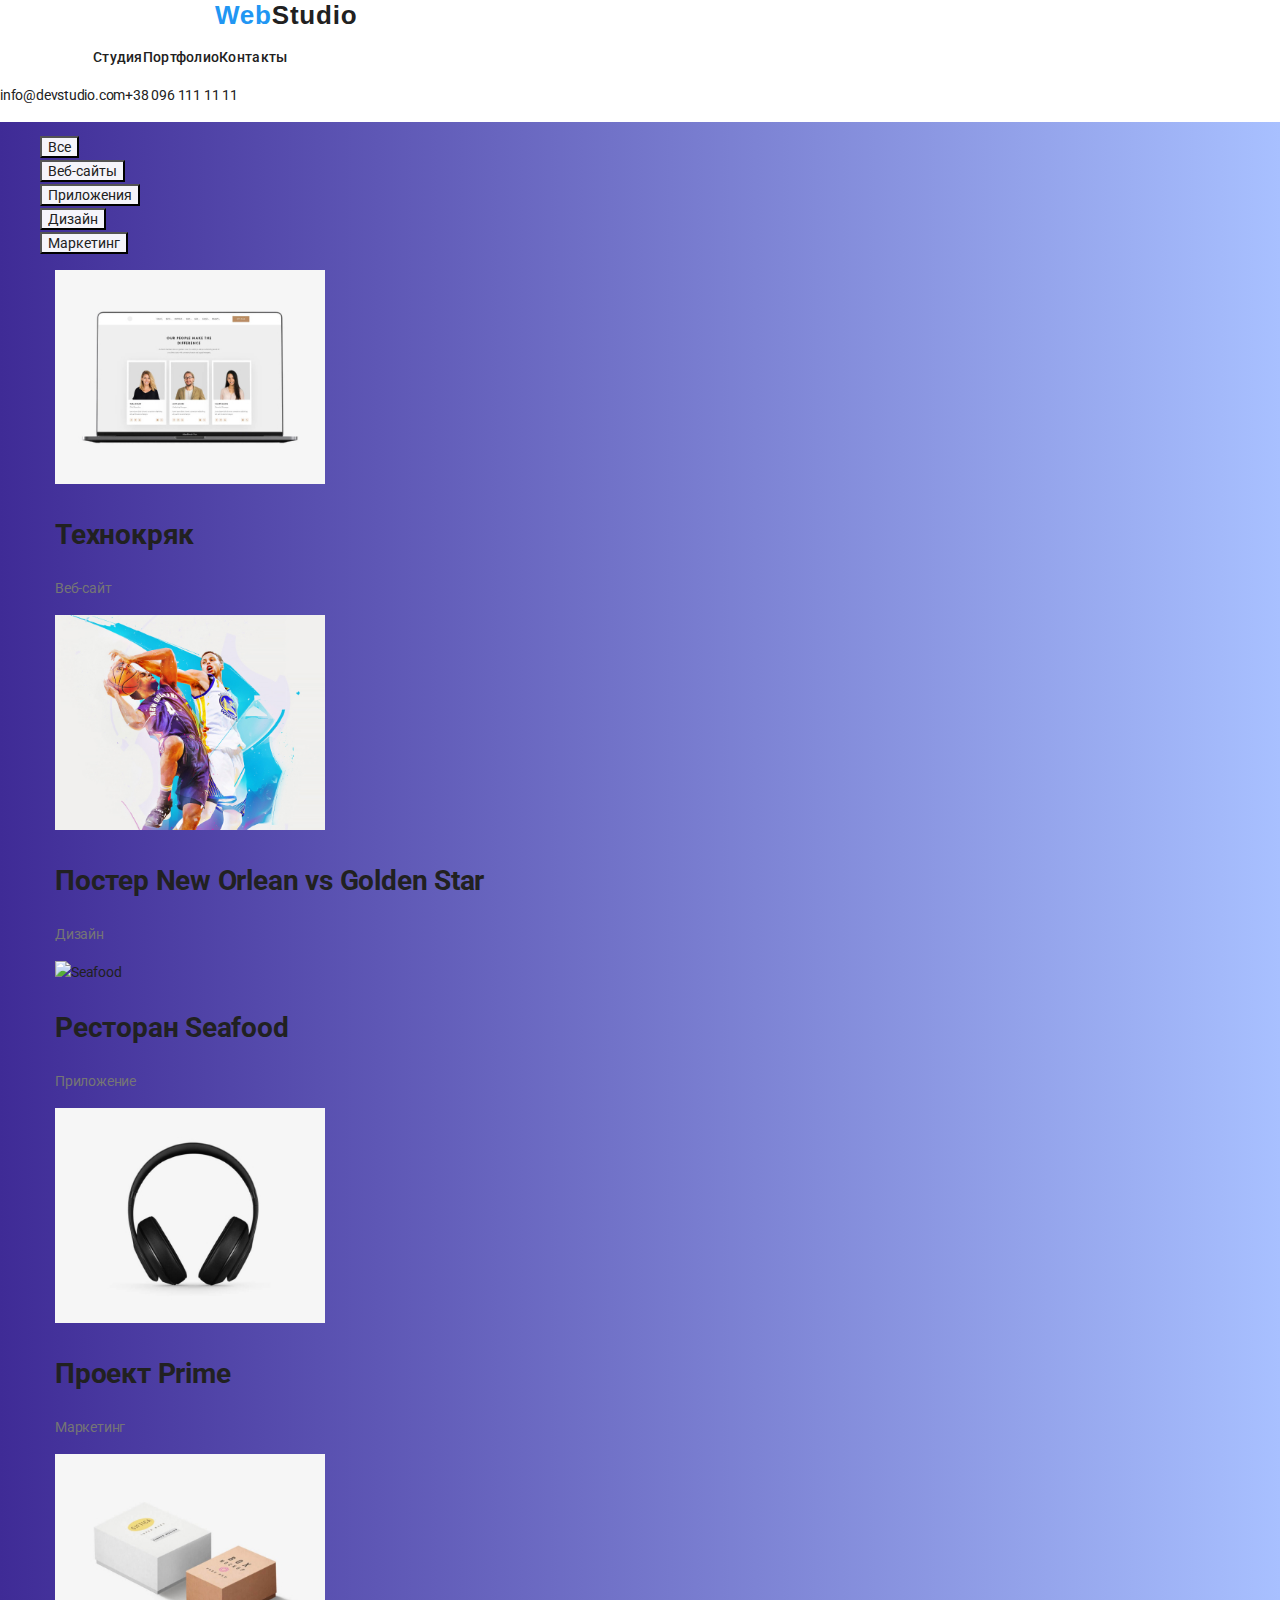
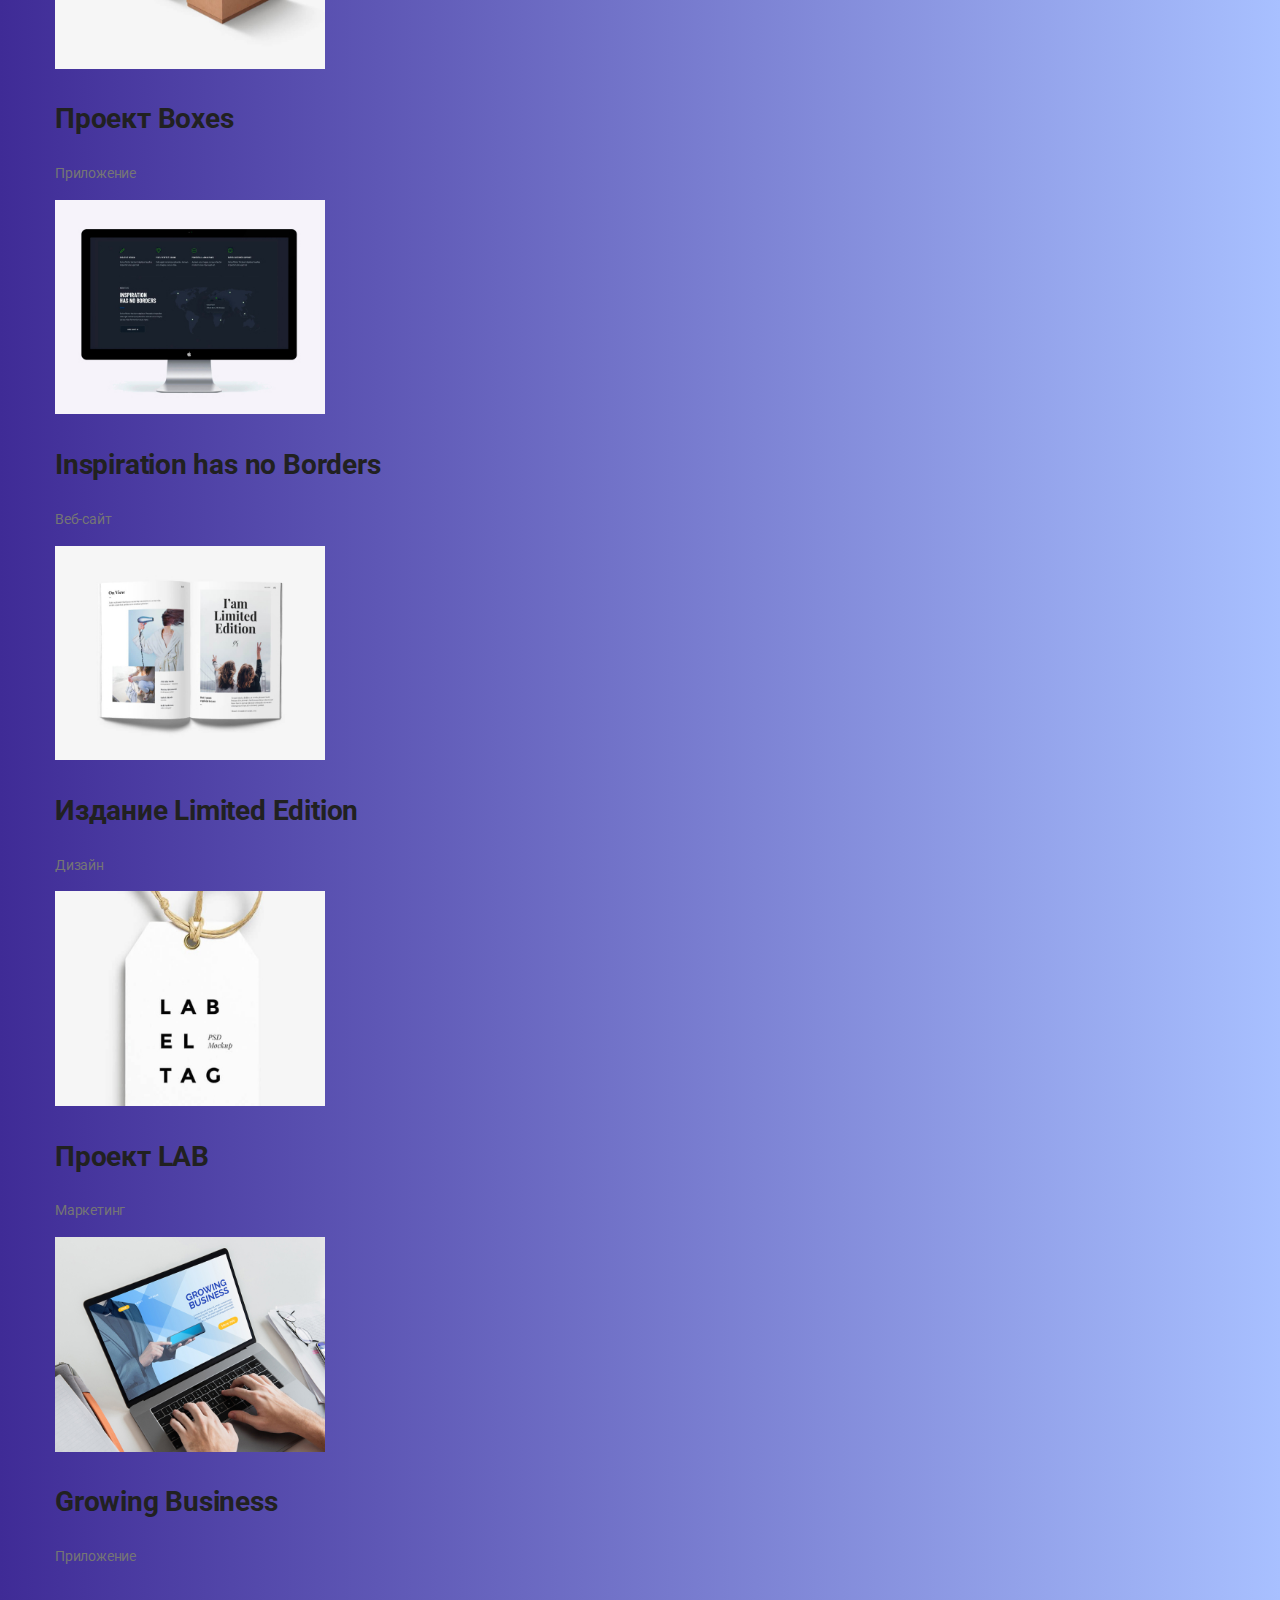
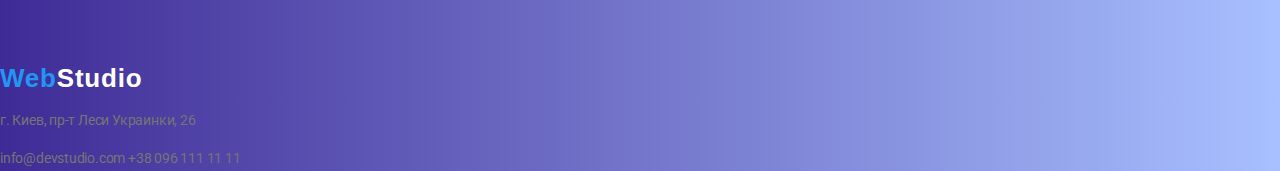
==== commit d7d41991: "beautified" ====
--- a/portfolio.html
+++ b/portfolio.html
@@ -1,67 +1,98 @@
 <!doctype html>
 <html lang="ru">
+
 <head>
     <meta charset="UTF-8">
     <title>Главная</title>
+    <link rel="stylesheet"
+        href="https://cdnjs.cloudflare.com/ajax/libs/modern-normalize/1.0.0/modern-normalize.min.css" />
+    <link rel="stylesheet" href="./css/styles.css">
     <link rel="preconnect" href="https://fonts.googleapis.com">
     <link rel="preconnect" href="https://fonts.gstatic.com" crossorigin>
-    <link href="https://fonts.googleapis.com/css2?family=Raleway:wght@700&family=Roboto:wght@400;500;700;900&display=swap" rel="stylesheet">
-    <link rel="stylesheet" href="https://cdnjs.cloudflare.com/ajax/libs/modern-normalize/1.0.0/modern-normalize.min.css"/>
-    <link rel="stylesheet" href="./css/styles.css">
+    <link href="https://fonts.googleapis.com/css2?family=Roboto&display=swap" rel="stylesheet">
 </head>
-<body class="body-portfolio">
+
+<body>
     <header class="page-header">
-            <nav class="head-container main-nav">
-                <a href="./" class="logo">Web<span class="text-studio">Studio</span></a>
-                <ul class="site-nav">
-                    <li class="item"><a href="./studio" class="link">Студия</a></li>
-                    <li class="item"><a href="./portfolio.html" class="link">Портфолио</a></li>
-                    <li class="item"><a href="./contacts" class="link">Контакты</a></li>
-                </ul>
-    
-                <ul class="auth-nav list">
-                    <li class="item"><a href="mailto:vlad@htmlbook.ru">info@devstudio.com</a></li>
-                    <li class="item"><a href="tel:+380961111111">+38 096 111 11 11</a></li>
-                </ul>
-            </nav>
+        <nav>
+            <a href="./" class="logo">Web<span class="text-studio">Studio</span></a>
+            <ul class="site-nav list">
+                <li><a href="./studio">Студия</a></li>
+                <li><a href="./portfolio.html">Портфолио</a></li>
+                <li><a href="./contacts">Контакты</a></li>
+            </ul>
+
+            <ul class="auth-nav list">
+                <li><a href="mailto:vlad@htmlbook.ru">info@devstudio.com</a></li>
+                <li><a href="tel:+380961111111">+38 096 111 11 11</a></li>
+            </ul>
+        </nav>
     </header>
-<main>
-    <section class="nav-menu-portfolio">
-        <ul class="list">
-            <li><button type="button" class="menu-button">Все</button></li>
-            <li><button type="button" class="menu-button">Веб-сайты</button></li>
-            <li><button type="button" class="menu-button">Приложения</button></li>
-            <li><button type="button" class="menu-button">Дизайн</button></li>
-            <li><button type="button" class="menu-button">Маркетинг</button></li>
-        </ul>
-    </section>
-    <section class="our-works">
-      <ul class="our-works-list">
-        <li class="item"><img src="./img/technocrack.jpg" alt="Techcrack" width="368px"><h1>Технокряк</h1><p>Веб-сайт</p></li>
-        <li class="item"><img src="./img/poster.jpg" alt="Poster" width="368px"><h1>Постер New Orlean vs Golden Star</h1><p>Дизайн</p></li>
-        <li class="item"><img src="./img/seafood.jpg" alt="Seafood" width="368px"><h1>Ресторан Seafood</h1><p>Приложение</p></li>
-        <li class="item"><img src="./img/prime.jpg" alt="Techcrack" width="368px"><h1>Проект Prime</h1><p>Маркетинг</p></li>
-        <li class="item"><img src="./img/boxes.jpg" alt="Boxes" width="368px"><h1>Проект Boxes</h1><p>Приложение</p></li>
-        <li class="item"><img src="./img/inspiration.jpg" alt="Insiparion" width="368px"><h1>Inspiration has no Borders</h1><p>Веб-сайт</p></li>
-        <li class="item"><img src="./img/limited-edition.jpg" alt="Limited edition" width="368px"><h1>Издание Limited Edition</h1><p>Дизайн</p></li>
-        <li class="item"><img src="./img/lab.jpg" alt="LAB" width="368px"><h1>Проект LAB</h1><p>Маркетинг</p></li>
-        <li class="item"><img src="./img/growing-business.jpg" alt="Business" width="368px"><h1>Growing Business</h1><p>Приложение</p></li>
-      </ul>
+    <main>
+        <section class="nav-menu">
+            <ul class="list">
+                <li><button type="button" class="menu-button">Все</button></li>
+                <li><button type="button" class="menu-button">Веб-сайты</button></li>
+                <li><button type="button" class="menu-button">Приложения</button></li>
+                <li><button type="button" class="menu-button">Дизайн</button></li>
+                <li><button type="button" class="menu-button">Маркетинг</button></li>
+            </ul>
+        </section>
+        <section class="our-works">
+            <ul class="list">
+                <li><img src="./img/technocrack.jpg" alt="Techcrack" width="270px">
+                    <h1>Технокряк</h1>
+                    <p>Веб-сайт</p>
+                </li>
+                <li><img src="./img/poster.jpg" alt="Poster" width="270px">
+                    <h1>Постер New Orlean vs Golden Star</h1>
+                    <p>Дизайн</p>
+                </li>
+                <li><img src="./img/Seafood.jpg" alt="Seafood" width="270px">
+                    <h1>Ресторан Seafood</h1>
+                    <p>Приложение</p>
+                </li>
+                <li><img src="./img/prime.jpg" alt="Techcrack" width="270px">
+                    <h1>Проект Prime</h1>
+                    <p>Маркетинг</p>
+                </li>
+                <li><img src="./img/boxes.jpg" alt="Boxes" width="270px">
+                    <h1>Проект Boxes</h1>
+                    <p>Приложение</p>
+                </li>
+                <li><img src="./img/inspiration.jpg" alt="Insiparion" width="270px">
+                    <h1>Inspiration has no Borders</h1>
+                    <p>Веб-сайт</p>
+                </li>
+                <li><img src="./img/limited-edition.jpg" alt="Limited edition" width="270px">
+                    <h1>Издание Limited Edition</h1>
+                    <p>Дизайн</p>
+                </li>
+                <li><img src="./img/lab.jpg" alt="LAB" width="270px">
+                    <h1>Проект LAB</h1>
+                    <p>Маркетинг</p>
+                </li>
+                <li><img src="./img/growing-business.jpg" alt="Business" width="270px">
+                    <h1>Growing Business</h1>
+                    <p>Приложение</p>
+                </li>
+            </ul>
 
-    </section>
-</main>
+        </section>
+    </main>
 
 
-<footer class="basement-portfolio">
-    <a class="logo-btm" href="./">Web<span class="text-studio-secondary">Studio</span></a>
-    <p>г. Киев, пр-т Леси Украинки, 26</p>
-    <address class="adress">
-        <a href="mailto:vlad@htmlbook.ru" class="mail">info@devstudio.com</a>
-        <a href="tel:+380961111111" class="phone">+38 096 111 11 11</a>
-    </address>
+    <footer class="basement">
+        <a class="logo-btm" href="./">Web<span class="text-studio-secondary">Studio</span></a>
+        <p>г. Киев, пр-т Леси Украинки, 26</p>
+        <address class="adress">
+            <a href="mailto:vlad@htmlbook.ru">info@devstudio.com</a>
+            <a href="tel:+380961111111">+38 096 111 11 11</a>
+        </address>
 
 
-</footer>
+    </footer>
 
 </body>
-</html>
+
+</html>--- a/css/styles.css
+++ b/css/styles.css
@@ -1,12 +1,10 @@
-
-
 :root {
-  --primary-text-color:#757575;
-  --secondary-text-color:#212121;
-  --accent-text-color:#2196F3;
-  --extra-fill-color:#03121f;
-  --bgc:#F5F4FA;
-  --hover-text-color:#ffffff;
+  --primary-text-color: #757575;
+  --secondary-text-color: #212121;
+  --accent-text-color: #2196F3;
+  --extra-fill-color: #03121f;
+  --bgc: #F5F4FA;
+  --hover-text-color: #ffffff;
 
 }
 
@@ -14,82 +12,86 @@
   background-color: var(--hover-text-color);
 }
 
-body{
-  color:#757575;
+body {
+  color: #757575;
   font-size: 14px;
-  font-family:Roboto,sans-serif;
-  line-height:1.71;
+  font-family: Roboto, sans-serif;
+  line-height: 1.71;
   background-color: #E5E5E5;
-  background: #a8c0ff;  /* fallback for old browsers */
-  background: -webkit-linear-gradient(to right, #3f2b96, #a8c0ff);  /* Chrome 10-25, Safari 5.1-6 */
-  background: linear-gradient(to right, #3f2b96, #a8c0ff); /* W3C, IE 10+/ Edge, Firefox 16+, Chrome 26+, Opera 12+, Safari 7+ */
+  background: #a8c0ff;
+  /* fallback for old browsers */
+  background: -webkit-linear-gradient(to right, #3f2b96, #a8c0ff);
+  /* Chrome 10-25, Safari 5.1-6 */
+  background: linear-gradient(to right, #3f2b96, #a8c0ff);
+  /* W3C, IE 10+/ Edge, Firefox 16+, Chrome 26+, Opera 12+, Safari 7+ */
   font-weight: 400;
   letter-spacing: -0.015em;
 }
 
-.logo{
-font-family:Raleway,sans-serif;
-font-weight: 700;
-font-size: 26px;
-line-height: 31px;
-letter-spacing: 0.03em;
-color: #2196F3;
-margin-top: 24px;
-margin-bottom: 25px;
-margin-left: 215px;
-}
-
-.logo .text-studio{
-font-family:Raleway,sans-serif;
-font-weight:700;
-color:var(--secondary-text-color);
+.logo {
+  font-family: Raleway, sans-serif;
+  font-weight: 700;
+  font-size: 26px;
+  line-height: 31px;
+  letter-spacing: 0.03em;
+  color: #2196F3;
+  margin-top: 24px;
+  margin-bottom: 25px;
+  margin-left: 215px;
+}
+
+.logo .text-studio {
+  font-family: Raleway, sans-serif;
+  font-weight: 700;
+  color: var(--secondary-text-color);
 }
 
 .logo-btm,
-.join{
-font-family:Raleway,sans-serif;
-font-style: normal;
-font-weight: 700;
-font-size: 26px;
-line-height: 31px;
-letter-spacing: 0.03em;
-color: #2196F3;
-text-decoration: none;
-}
-
-.logo-btm .text-studio-secondary{
-font-family:Raleway,sans-serif;
-color:var(--hover-text-color);
-}
-
-button{
-font-family: inherit;
-}
-
-.menu-button{
-color: var(--secondary-text-color);
-background-color: var(--bgc);
+.join {
+  font-family: Raleway, sans-serif;
+  font-style: normal;
+  font-weight: 700;
+  font-size: 26px;
+  line-height: 31px;
+  letter-spacing: 0.03em;
+  color: #2196F3;
+  text-decoration: none;
+}
+
+.logo-btm .text-studio-secondary {
+  font-family: Raleway, sans-serif;
+  color: var(--hover-text-color);
+}
+
+button {
+  font-family: inherit;
+}
+
+.menu-button {
+  color: var(--secondary-text-color);
+  background-color: var(--bgc);
 }
 
 .menu-button:hover,
-.menu-button:focus{
-color:var(--hover-text-color);
-background-color: var(--accent-text-color);
+.menu-button:focus {
+  color: var(--hover-text-color);
+  background-color: var(--accent-text-color);
 }
 
 .main-titles,
-.team-titles{
-color: #212121;
-}
-.main-titles{
-text-transform:uppercase;
+.team-titles {
+  color: #212121;
+}
+
+.main-titles {
+  text-transform: uppercase;
 }
 
 .site-nav a,
 .auth-nav a,
-.basement-links{
-text-decoration:none;
-color:var(--secondary-text-color);
+.basement-links {
+  text-decoration: none;
+  color: var(--secondary-text-color);
 }
 
 .main-nav {
@@ -103,7 +105,8 @@
   margin-left: auto;
   margin-right: 215px;
 }
-.auth-nav .item + .item {
+
+.auth-nav .item+.item {
   margin-left: 50px;
 }
 
@@ -114,76 +117,76 @@
 .auth-nav a:hover,
 .auth-nav a:focus,
 .basement a:hover,
-.basement a:focus{
-color:var(--accent-text-color);
-}
-
-
-.menu-button{
-cursor: pointer;
-}
-
-
-.our-works{
-color:var(--secondary-text-color);
-margin-bottom: 94px;
-}
-
-.our-works p{
-color:var(--primary-text-color);
-}
-
-address a{
-text-decoration: none;
-font-style: normal;
-color: var(--primary-text-color);
+.basement a:focus {
+  color: var(--accent-text-color);
+}
+
+
+.menu-button {
+  cursor: pointer;
+}
+
+
+.our-works {
+  color: var(--secondary-text-color);
+  margin-bottom: 94px;
+}
+
+.our-works p {
+  color: var(--primary-text-color);
+}
+
+address a {
+  text-decoration: none;
+  font-style: normal;
+  color: var(--primary-text-color);
 }
 
 .hero-title,
 .main-title,
 .text-massive p,
-.join{
-font-style: normal;
-font-weight: normal;
-font-size: 14px; 
-letter-spacing: 0.03em;
-}
-
-.hero-title{
-display: inline-block;
-width: 696px;
-height: 120px;
-font-weight: 900;
-font-size: 44px;
-line-height: 60px;
-text-align: center;
-letter-spacing: 0.06em;
-text-transform: uppercase;
-color: var(--hover-text-color);
-margin-left: 452px;
-margin-right: 452px;
-margin-top: 200px;
-margin-bottom: 0px;
-}
-
-.main-title{
-height: 16px;
-left: 215px;
-top: 774px;
-line-height: 16px;
-text-transform: uppercase;
-color:var(--secondary-text-color);
-}
-
-.text-massive p{
-height: 75px;
-left: 215px;
-top: 800px;
-line-height: 24px;
-color:var(--primary-text-color);
-}
-
-.list{
+.join {
+  font-style: normal;
+  font-weight: normal;
+  font-size: 14px;
+  letter-spacing: 0.03em;
+}
+
+.hero-title {
+  display: inline-block;
+  width: 696px;
+  height: 120px;
+  font-weight: 900;
+  font-size: 44px;
+  line-height: 60px;
+  text-align: center;
+  letter-spacing: 0.06em;
+  text-transform: uppercase;
+  color: var(--hover-text-color);
+  margin-left: 452px;
+  margin-right: 452px;
+  margin-top: 200px;
+  margin-bottom: 0px;
+}
+
+.main-title {
+  height: 16px;
+  left: 215px;
+  top: 774px;
+  line-height: 16px;
+  text-transform: uppercase;
+  color: var(--secondary-text-color);
+}
+
+.text-massive p {
+  height: 75px;
+  left: 215px;
+  top: 800px;
+  line-height: 24px;
+  color: var(--primary-text-color);
+}
+
+.list {
   list-style: none;
 }
 
@@ -191,24 +194,25 @@
   display: none;
 }
 
-.site-nav{
+.site-nav {
   font-weight: 500;
   font-size: 14px;
-  line-height: 1,14;
+  line-height: 1, 14;
   letter-spacing: 0.02em;
   list-style: none;
   padding: 0;
   display: flex;
   margin-left: 93px;
-  }
+}
 
 .site-nav .item {
   /* outline: 2px solid tomato; */
-  }
-.site-nav .item:not(:last-child){
+}
+
+.site-nav .item:not(:last-child) {
   margin-right: 40px;
-  }
- 
+}
+
 
 .container {
   width: 1600px;
@@ -217,12 +221,12 @@
 }
 
 .site-nav a {
-font-family: Roboto;
-font-style: normal;
-font-weight: 500;
-font-size: 14px;
-line-height: 16px;
-letter-spacing: 0.02em;
+  font-family: Roboto;
+  font-style: normal;
+  font-weight: 500;
+  font-size: 14px;
+  line-height: 16px;
+  letter-spacing: 0.02em;
 }
 
 .site-nav .link {
@@ -234,50 +238,51 @@
 
 
 .join-button {
-width: 136px;
-height: 30px;
-left: 732px;
-top: 440px;
-font-family: Roboto;
-font-style: normal;
-font-weight: bold;
-font-size: 16px;
-line-height: 30px;
-align-items: center;
-text-align: center;
-letter-spacing: 0.06em;
-color: #FFFFFF;
-width: 200px;
-height: 50px;
-left: 700px;
-top: 430px;
-background: #2196F3;
-box-shadow: 0px 4px 4px rgba(0, 0, 0, 0.15);
-border-radius: 4px;
-margin-left: 700px;
-margin-right: 700px;
-margin-top: 30px;
-display: inline-block ;
-
-}
-
-.hero{
-display: block;
-width: 1600px;
-height: 600px;
-/* outline: 2px solid tomato; */
-background: #2F303A;
-margin-left: auto;
-margin-right: auto;
-}
-
-
-
-.page-header a{
+  width: 136px;
+  height: 30px;
+  left: 732px;
+  top: 440px;
+  font-family: Roboto;
+  font-style: normal;
+  font-weight: bold;
+  font-size: 16px;
+  line-height: 30px;
+  align-items: center;
+  text-align: center;
+  letter-spacing: 0.06em;
+  color: #FFFFFF;
+  width: 200px;
+  height: 50px;
+  left: 700px;
+  top: 430px;
+  background: #2196F3;
+  box-shadow: 0px 4px 4px rgba(0, 0, 0, 0.15);
+  border-radius: 4px;
+  margin-left: 700px;
+  margin-right: 700px;
+  margin-top: 30px;
+  display: inline-block;
+
+}
+
+.hero {
+  display: block;
+  width: 1600px;
+  height: 600px;
+  /* outline: 2px solid tomato; */
+  background: #2F303A;
+  margin-left: auto;
+  margin-right: auto;
+}
+
+
+
+.page-header a {
   text-decoration: none;
-  }
+}
+
 .page-header {
-  background-color:var(--hover-text-color);
+  background-color: var(--hover-text-color);
   display: flex;
 }
 
@@ -287,11 +292,12 @@
   margin-right: auto;
 }
 
-.slogan-container{
-  width: 1600px;
-  margin-left: auto;
-  margin-right: auto;
-}
+.slogan-container {
+  width: 1600px;
+  margin-left: auto;
+  margin-right: auto;
+}
+
 .slogan {
   width: 1600px;
   margin-left: auto;
@@ -314,9 +320,9 @@
   margin-right: 0;
 }
 
-.slogan ul{
-  padding-top:50px;
-  padding-bottom:94px;
+.slogan ul {
+  padding-top: 50px;
+  padding-bottom: 94px;
   padding-right: 0;
   padding-inline-start: 0;
   margin-top: 0;
@@ -324,12 +330,14 @@
   margin-right: 214px;
   margin-bottom: 0;
 }
+
 .our-works ul {
   padding-left: 0;
   padding-right: 0;
   list-style: none;
 }
-.our-works{
+
+.our-works {
   width: 1170px;
   margin-left: auto;
   margin-right: auto;
@@ -341,6 +349,7 @@
   flex-wrap: wrap;
   justify-content: space-between;
 }
+
 .our-works-list .item {
   width: 370px;
   margin-right: 30px;
@@ -349,16 +358,16 @@
 
   background: #FFFFFF;
   border: 2px solid #EEEEEE;
- 
-  
- 
+
+
+
 }
 
 .our-works-list .item:nth-child(3n) {
   margin-right: 0px;
 }
 
-.our-works-list .item:nth-last-child(-n + 3){
+.our-works-list .item:nth-last-child(-n + 3) {
   margin-bottom: 0;
 }
 
@@ -368,7 +377,7 @@
   font-style: normal;
   font-weight: bold;
   font-size: 18px;
-  line-height: 36px; 
+  line-height: 36px;
   letter-spacing: 0.06em;
   padding-left: 24px;
   padding-right: 24px;
@@ -393,27 +402,28 @@
   margin-left: auto;
   margin-right: auto;
 }
- .basement-portfolio .logo-btm{
+
+.basement-portfolio .logo-btm {
   display: inline-block;
   padding-top: 60px;
   padding-right: 1240px;
   padding-left: 215px;
- }
-
- .basement-portfolio .adress .mail{
+}
+
+.basement-portfolio .adress .mail {
   display: block;
   padding-right: 1000px;
   padding-left: 215px;
   margin-bottom: 9px;
- }
-
- .basement-portfolio .adress .phone{
+}
+
+.basement-portfolio .adress .phone {
   display: block;
   padding-left: 215px;
   margin-bottom: 9px;
 }
 
-.basement-portfolio > p {
+.basement-portfolio>p {
   padding-left: 215px;
   margin-bottom: 9px;
   color: var(--hover-text-color);
@@ -433,7 +443,7 @@
   padding: 0;
 }
 
-.nav-menu-portfolio .list .menu-button{
+.nav-menu-portfolio .list .menu-button {
   font-style: normal;
   font-weight: bold;
   font-size: 16px;
@@ -447,69 +457,73 @@
 }
 
 .nav-menu-portfolio .list .menu-button:hover,
-.nav-menu-portfolio .list .menu-button:focus{
+.nav-menu-portfolio .list .menu-button:focus {
   background-color: #2196F3;
 }
+
 .basement-portfolio a:hover,
-.basement-portfolio a:focus{
-  color:var(--accent-text-color);
-}
-
-.to-do-title{
-display: block;
-font-size: 36px;
-line-height: 42px;
-text-align: center;
-letter-spacing: 0.03em;
-color: #212121;
-padding-bottom: 50px;
-margin-top: 0;
-margin-bottom: 0;
-}
-
-.to-do ul{
-  margin: 0;
-  padding: 0;
-}
-
-.to-do {
-  width: 1600px;
-  margin-left: auto;
-  margin-right: auto;
-  padding-bottom: 64px;
-  background-color: var(--hover-text-color);
-}
-.to-do .list {
-  display: flex;
-  justify-content: center;
-}
-.to-do li{
-  margin-right: 30px;
-  padding-bottom: 94px;
-}
-
-.to-do li:last-child{
-  margin-right: 0;
-  }
-
-.team-titles{
+.basement-portfolio a:focus {
+  color: var(--accent-text-color);
+}
+
+.to-do-title {
   display: block;
   font-size: 36px;
   line-height: 42px;
   text-align: center;
   letter-spacing: 0.03em;
   color: #212121;
+  padding-bottom: 50px;
+  margin-top: 0;
+  margin-bottom: 0;
+}
+
+.to-do ul {
+  margin: 0;
+  padding: 0;
+}
+
+.to-do {
+  width: 1600px;
+  margin-left: auto;
+  margin-right: auto;
+  padding-bottom: 64px;
+  background-color: var(--hover-text-color);
+}
+
+.to-do .list {
+  display: flex;
+  justify-content: center;
+}
+
+.to-do li {
+  margin-right: 30px;
+  padding-bottom: 94px;
+}
+
+.to-do li:last-child {
+  margin-right: 0;
+}
+
+.team-titles {
+  display: block;
+  font-size: 36px;
+  line-height: 42px;
+  text-align: center;
+  letter-spacing: 0.03em;
+  color: #212121;
   margin-bottom: 50px;
   margin-top: 0;
 }
 
-.team{
-  width: 1600px;
-  margin-left: auto;
-  margin-right: auto;
-  background-color: var(--hover-text-color);
-}
-.team .list{
+.team {
+  width: 1600px;
+  margin-left: auto;
+  margin-right: auto;
+  background-color: var(--hover-text-color);
+}
+
+.team .list {
   display: flex;
   width: 1170px;
   padding-bottom: 94px;
@@ -519,6 +533,7 @@
   margin-left: 215px;
   margin-right: 215px;
 }
+
 .team .member {
   background: #FFFFFF;
   box-shadow: 0px 1px 3px rgba(0, 0, 0, 0.12), 0px 1px 1px rgba(0, 0, 0, 0.14), 0px 2px 1px rgba(0, 0, 0, 0.2);
@@ -527,26 +542,26 @@
   padding: 0;
 }
 
-.team .member:last-child{
-margin-right: 0;
-}
-
-.team  .team-titles .list{
+.team .member:last-child {
+  margin-right: 0;
+}
+
+.team .team-titles .list {
   padding: 0;
 }
-.team .list h3{
-font-size: 16px;
-line-height: 19px;
-text-align: center;
-letter-spacing: 0.03em;
-color:var(--secondary-text-color);
-}
-
-.team .list p{
+
+.team .list h3 {
   font-size: 16px;
   line-height: 19px;
   text-align: center;
   letter-spacing: 0.03em;
-  color:var(--primary-text-color);
-}
-
+  color: var(--secondary-text-color);
+}
+
+.team .list p {
+  font-size: 16px;
+  line-height: 19px;
+  text-align: center;
+  letter-spacing: 0.03em;
+  color: var(--primary-text-color);
+}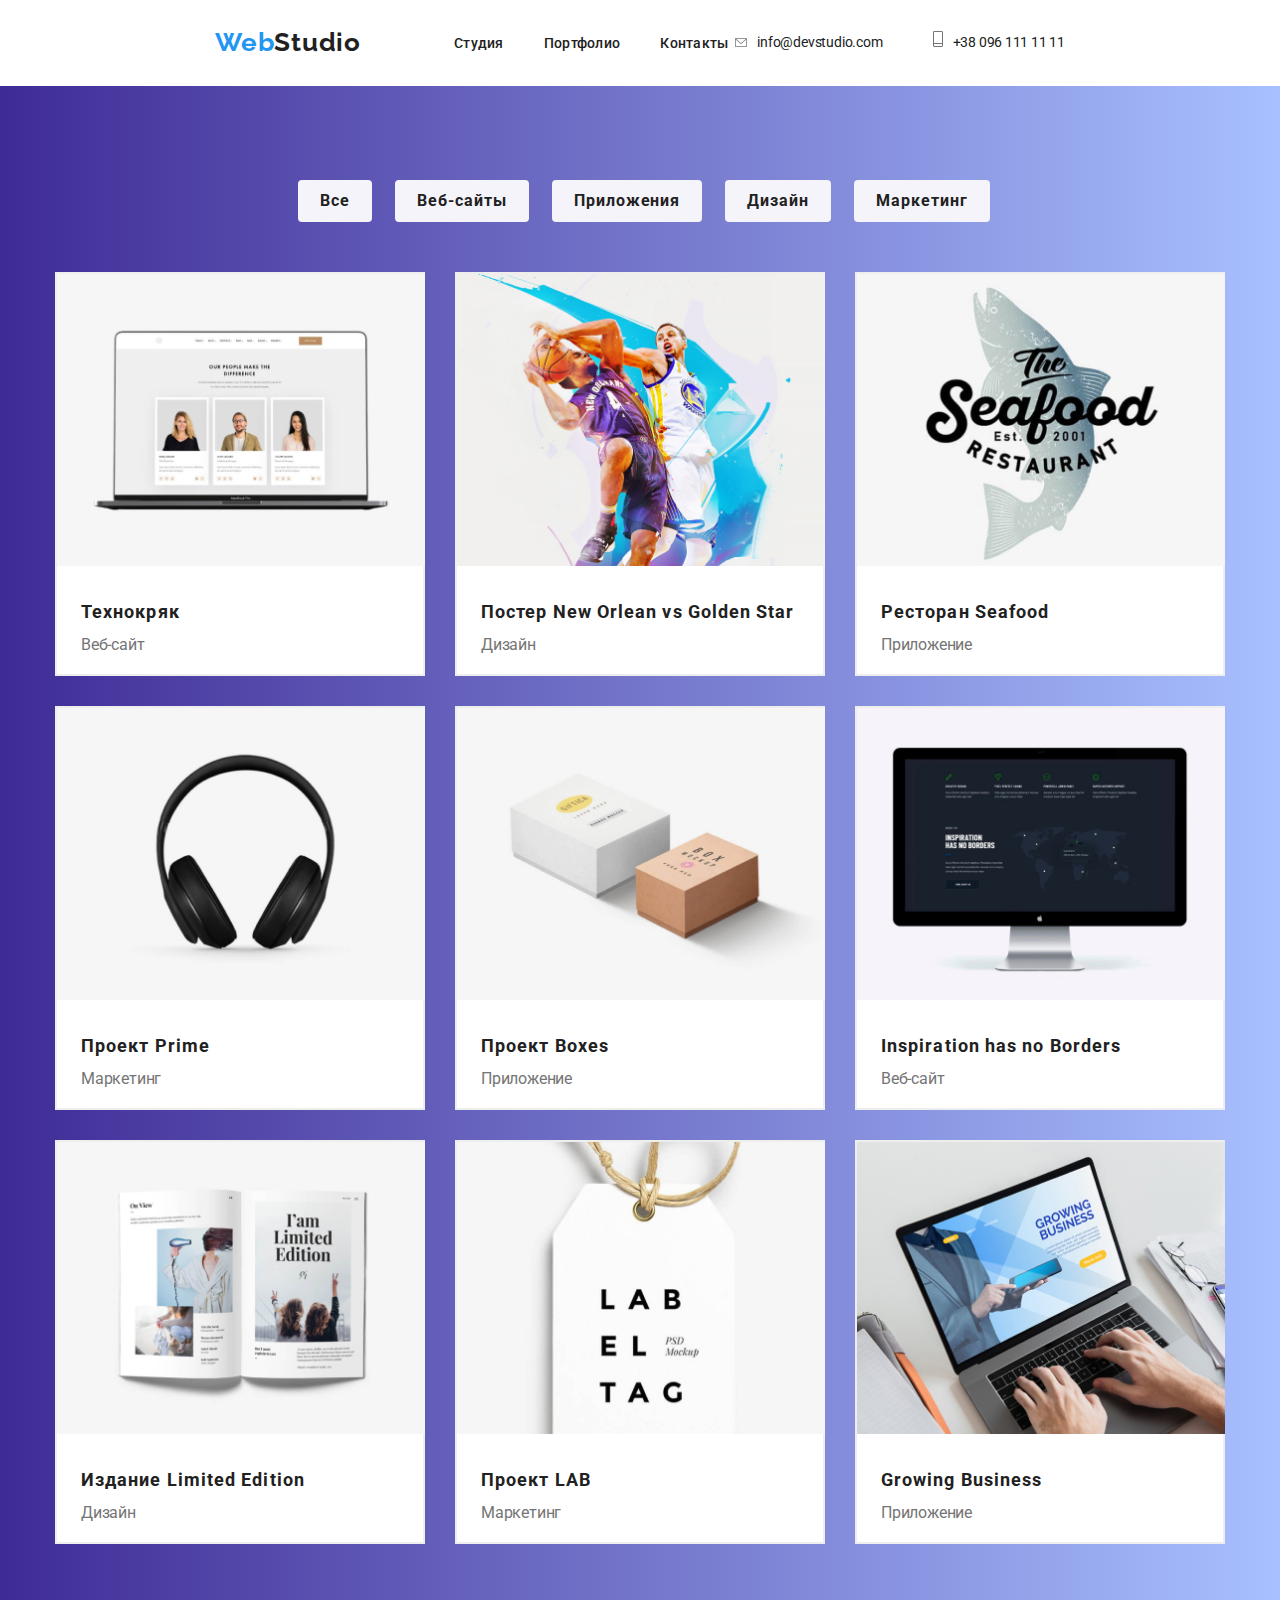
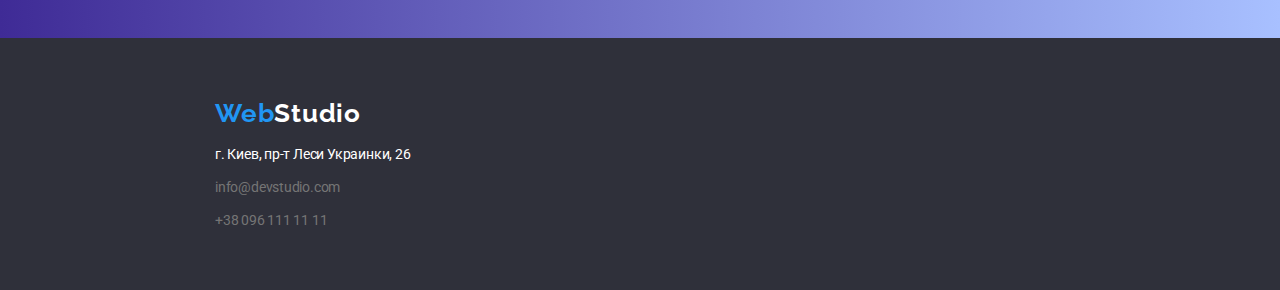
==== commit 2639aed9: "commit" ====
--- a/portfolio.html
+++ b/portfolio.html
@@ -1,98 +1,67 @@
 <!doctype html>
 <html lang="ru">
-
 <head>
     <meta charset="UTF-8">
     <title>Главная</title>
-    <link rel="stylesheet"
-        href="https://cdnjs.cloudflare.com/ajax/libs/modern-normalize/1.0.0/modern-normalize.min.css" />
-    <link rel="stylesheet" href="./css/styles.css">
     <link rel="preconnect" href="https://fonts.googleapis.com">
     <link rel="preconnect" href="https://fonts.gstatic.com" crossorigin>
-    <link href="https://fonts.googleapis.com/css2?family=Roboto&display=swap" rel="stylesheet">
+    <link href="https://fonts.googleapis.com/css2?family=Raleway:wght@700&family=Roboto:wght@400;500;700;900&display=swap" rel="stylesheet">
+    <link rel="stylesheet" href="https://cdnjs.cloudflare.com/ajax/libs/modern-normalize/1.0.0/modern-normalize.min.css"/>
+    <link rel="stylesheet" href="./css/styles.css">
 </head>
+<body class="body-portfolio">
+    <header class="page-header">
+            <nav class="head-container main-nav">
+                <a href="./" class="logo">Web<span class="text-studio">Studio</span></a>
+                <ul class="site-nav">
+                    <li class="item"><a href="./studio" class="link">Студия</a></li>
+                    <li class="item"><a href="./portfolio.html" class="link">Портфолио</a></li>
+                    <li class="item"><a href="./contacts" class="link">Контакты</a></li>
+                </ul>
+    
+                <ul class="auth-nav list">
+                    <li class="item-mail"><a href="mailto:vlad@htmlbook.ru">info@devstudio.com</a></li>
+                    <li class="item-tel"><a href="tel:+380961111111">+38 096 111 11 11</a></li>
+                </ul>
+            </nav>
+    </header>
+<main>
+    <section class="nav-menu-portfolio">
+        <ul class="list">
+            <li><button type="button" class="menu-button">Все</button></li>
+            <li><button type="button" class="menu-button">Веб-сайты</button></li>
+            <li><button type="button" class="menu-button">Приложения</button></li>
+            <li><button type="button" class="menu-button">Дизайн</button></li>
+            <li><button type="button" class="menu-button">Маркетинг</button></li>
+        </ul>
+    </section>
+    <section class="our-works">
+      <ul class="our-works-list">
+        <li class="item"><img src="./img/technocrack.jpg" alt="Techcrack" width="368"><h1>Технокряк</h1><p>Веб-сайт</p></li>
+        <li class="item"><img src="./img/poster.jpg" alt="Poster" width="368"><h1>Постер New Orlean vs Golden Star</h1><p>Дизайн</p></li>
+        <li class="item"><img src="./img/seafood.jpg" alt="Seafood" width="368"><h1>Ресторан Seafood</h1><p>Приложение</p></li>
+        <li class="item"><img src="./img/prime.jpg" alt="Techcrack" width="368"><h1>Проект Prime</h1><p>Маркетинг</p></li>
+        <li class="item"><img src="./img/boxes.jpg" alt="Boxes" width="368"><h1>Проект Boxes</h1><p>Приложение</p></li>
+        <li class="item"><img src="./img/inspiration.jpg" alt="Insiparion" width="368"><h1>Inspiration has no Borders</h1><p>Веб-сайт</p></li>
+        <li class="item"><img src="./img/limited-edition.jpg" alt="Limited edition" width="368"><h1>Издание Limited Edition</h1><p>Дизайн</p></li>
+        <li class="item"><img src="./img/lab.jpg" alt="LAB" width="368"><h1>Проект LAB</h1><p>Маркетинг</p></li>
+        <li class="item"><img src="./img/growing-business.jpg" alt="Business" width="368"><h1>Growing Business</h1><p>Приложение</p></li>
+      </ul>
 
-<body>
-    <header class="page-header">
-        <nav>
-            <a href="./" class="logo">Web<span class="text-studio">Studio</span></a>
-            <ul class="site-nav list">
-                <li><a href="./studio">Студия</a></li>
-                <li><a href="./portfolio.html">Портфолио</a></li>
-                <li><a href="./contacts">Контакты</a></li>
-            </ul>
-
-            <ul class="auth-nav list">
-                <li><a href="mailto:vlad@htmlbook.ru">info@devstudio.com</a></li>
-                <li><a href="tel:+380961111111">+38 096 111 11 11</a></li>
-            </ul>
-        </nav>
-    </header>
-    <main>
-        <section class="nav-menu">
-            <ul class="list">
-                <li><button type="button" class="menu-button">Все</button></li>
-                <li><button type="button" class="menu-button">Веб-сайты</button></li>
-                <li><button type="button" class="menu-button">Приложения</button></li>
-                <li><button type="button" class="menu-button">Дизайн</button></li>
-                <li><button type="button" class="menu-button">Маркетинг</button></li>
-            </ul>
-        </section>
-        <section class="our-works">
-            <ul class="list">
-                <li><img src="./img/technocrack.jpg" alt="Techcrack" width="270px">
-                    <h1>Технокряк</h1>
-                    <p>Веб-сайт</p>
-                </li>
-                <li><img src="./img/poster.jpg" alt="Poster" width="270px">
-                    <h1>Постер New Orlean vs Golden Star</h1>
-                    <p>Дизайн</p>
-                </li>
-                <li><img src="./img/Seafood.jpg" alt="Seafood" width="270px">
-                    <h1>Ресторан Seafood</h1>
-                    <p>Приложение</p>
-                </li>
-                <li><img src="./img/prime.jpg" alt="Techcrack" width="270px">
-                    <h1>Проект Prime</h1>
-                    <p>Маркетинг</p>
-                </li>
-                <li><img src="./img/boxes.jpg" alt="Boxes" width="270px">
-                    <h1>Проект Boxes</h1>
-                    <p>Приложение</p>
-                </li>
-                <li><img src="./img/inspiration.jpg" alt="Insiparion" width="270px">
-                    <h1>Inspiration has no Borders</h1>
-                    <p>Веб-сайт</p>
-                </li>
-                <li><img src="./img/limited-edition.jpg" alt="Limited edition" width="270px">
-                    <h1>Издание Limited Edition</h1>
-                    <p>Дизайн</p>
-                </li>
-                <li><img src="./img/lab.jpg" alt="LAB" width="270px">
-                    <h1>Проект LAB</h1>
-                    <p>Маркетинг</p>
-                </li>
-                <li><img src="./img/growing-business.jpg" alt="Business" width="270px">
-                    <h1>Growing Business</h1>
-                    <p>Приложение</p>
-                </li>
-            </ul>
-
-        </section>
-    </main>
+    </section>
+</main>
 
 
-    <footer class="basement">
-        <a class="logo-btm" href="./">Web<span class="text-studio-secondary">Studio</span></a>
-        <p>г. Киев, пр-т Леси Украинки, 26</p>
-        <address class="adress">
-            <a href="mailto:vlad@htmlbook.ru">info@devstudio.com</a>
-            <a href="tel:+380961111111">+38 096 111 11 11</a>
-        </address>
+<footer class="basement-portfolio">
+    <a class="logo-btm" href="./">Web<span class="text-studio-secondary">Studio</span></a>
+    <p>г. Киев, пр-т Леси Украинки, 26</p>
+    <address class="adress">
+        <a href="mailto:vlad@htmlbook.ru" class="mail">info@devstudio.com</a>
+        <a href="tel:+380961111111" class="phone">+38 096 111 11 11</a>
+    </address>
 
 
-    </footer>
+</footer>
 
 </body>
-
 </html>--- a/css/styles.css
+++ b/css/styles.css
@@ -106,7 +106,7 @@
   margin-right: 215px;
 }
 
-.auth-nav .item+.item {
+.auth-nav .item-mail+.item-tel {
   margin-left: 50px;
 }
 
@@ -268,11 +268,17 @@
 .hero {
   display: block;
   width: 1600px;
-  height: 600px;
+  min-height: 600px;
   /* outline: 2px solid tomato; */
-  background: #2F303A;
-  margin-left: auto;
-  margin-right: auto;
+  /* background: #2F303A; */
+  margin-left: auto;
+  margin-right: auto;
+  /* background-image: url(../img/imgmain.png); */
+  background-image: linear-gradient(
+    to right,
+    rgba(0, 0, 0, 0.5),
+    rgba(0, 0, 0, 0.5)
+    ),  url('../img/imgmain.png');
 }
 
 
@@ -396,6 +402,8 @@
 }
 
 .basement-portfolio {
+  display: flex;
+  flex-direction: column;
   background-color: #2F303A;
   width: 1600px;
   height: 252px;
@@ -404,7 +412,7 @@
 }
 
 .basement-portfolio .logo-btm {
-  display: inline-block;
+ 
   padding-top: 60px;
   padding-right: 1240px;
   padding-left: 215px;
@@ -422,11 +430,16 @@
   padding-left: 215px;
   margin-bottom: 9px;
 }
+
 
 .basement-portfolio>p {
   padding-left: 215px;
   margin-bottom: 9px;
   color: var(--hover-text-color);
+}
+
+.basement-portfolio a{
+  padding: 0;
 }
 
 .nav-menu-portfolio {
@@ -520,7 +533,8 @@
   width: 1600px;
   margin-left: auto;
   margin-right: auto;
-  background-color: var(--hover-text-color);
+  background-color: var(--bgc);
+  padding-top: 94px;
 }
 
 .team .list {
@@ -564,4 +578,124 @@
   text-align: center;
   letter-spacing: 0.03em;
   color: var(--primary-text-color);
-}+}
+
+.item-mail::before{
+  display: inline-block;
+  content: '';
+  height: 16px;
+  width: 12px;
+  background-image: url(../img/envelope.svg);
+  background-size: contain;
+  background-repeat: no-repeat;
+  background-position: bottom;
+  margin-right: 10px;
+}
+
+.item-tel::before{
+  display: inline-block;
+  content: '';
+  height: 16px;
+  width: 10px;
+  background-image: url(../img/Vector.svg);
+  background-size: contain;
+  background-repeat: no-repeat;
+  background-position: bottom;
+  margin-right: 10px;
+}
+
+.main-titles::before{
+  display: inline-block;
+  content: '';
+  height: 120px;
+  width: 270px;
+  border-radius: 4px;
+  background-repeat: no-repeat;
+  background-position: center;
+  background-color: #F5F4FA;
+}
+
+.main-titles.attention::before {
+  background-image: url(../img/anthena.svg);
+}
+
+.main-titles.punctual::before {
+  background-image: url(../img/clocks.svg);
+}
+
+.main-titles.planning::before {
+  background-image: url(../img/plan.svg);
+}
+
+.main-titles.technology::before {
+  background-image: url(../img/cosmo.svg);
+}
+
+.team p::after{
+display: flex;
+content: '';
+
+height: 20px;
+background-image: url(../img/instagram.svg),
+url(../img/twitter.svg),
+url(../img/facebook.svg),
+url(../img/linkedin.svg);
+background-repeat: no-repeat;
+background-position: 44px, 98px, 157px, 206px;
+margin-top: 28px;
+margin-bottom: 42px;
+}
+
+.our-clients{
+  width: 1600px;
+  margin-left: auto;
+  margin-right: auto;
+  background-color: var(--hover-text-color);
+  padding-top: 94px;
+  margin-top: 0;
+  margin-bottom: 0;
+}
+
+.clients-title{
+  display: block;
+  font-size: 36px;
+  line-height: 42px;
+  text-align: center;
+  letter-spacing: 0.03em;
+  color: #212121;
+  margin-top: 0;
+  margin-bottom: 0;
+  padding-bottom: 94px;
+}
+
+.clients-title::after{
+  display: flex;
+  content: '';
+  height: 92px;
+  background-image: url(../img/Client1.svg),
+  url(../img/Client2.svg),
+  url(../img/Client3.svg),
+  url(../img/Client4.svg),
+  url(../img/Client5.svg),
+  url(../img/Client6.svg);
+  background-repeat: no-repeat;
+  background-position: 215px, 415px, 615px, 815px, 1015px, 1215px;
+  margin-top: 50px;
+}
+
+.join-text{
+display: flex;
+flex-direction: row;
+width: 145px;
+height: 16px;
+left: 516px;
+top: 2751px;
+font-family: Roboto;
+font-style: normal;
+font-weight: bold;
+font-size: 14px;
+line-height: 16px;
+letter-spacing: 0.03em;
+text-transform: uppercase;
+color: #FFFFFF;
+}
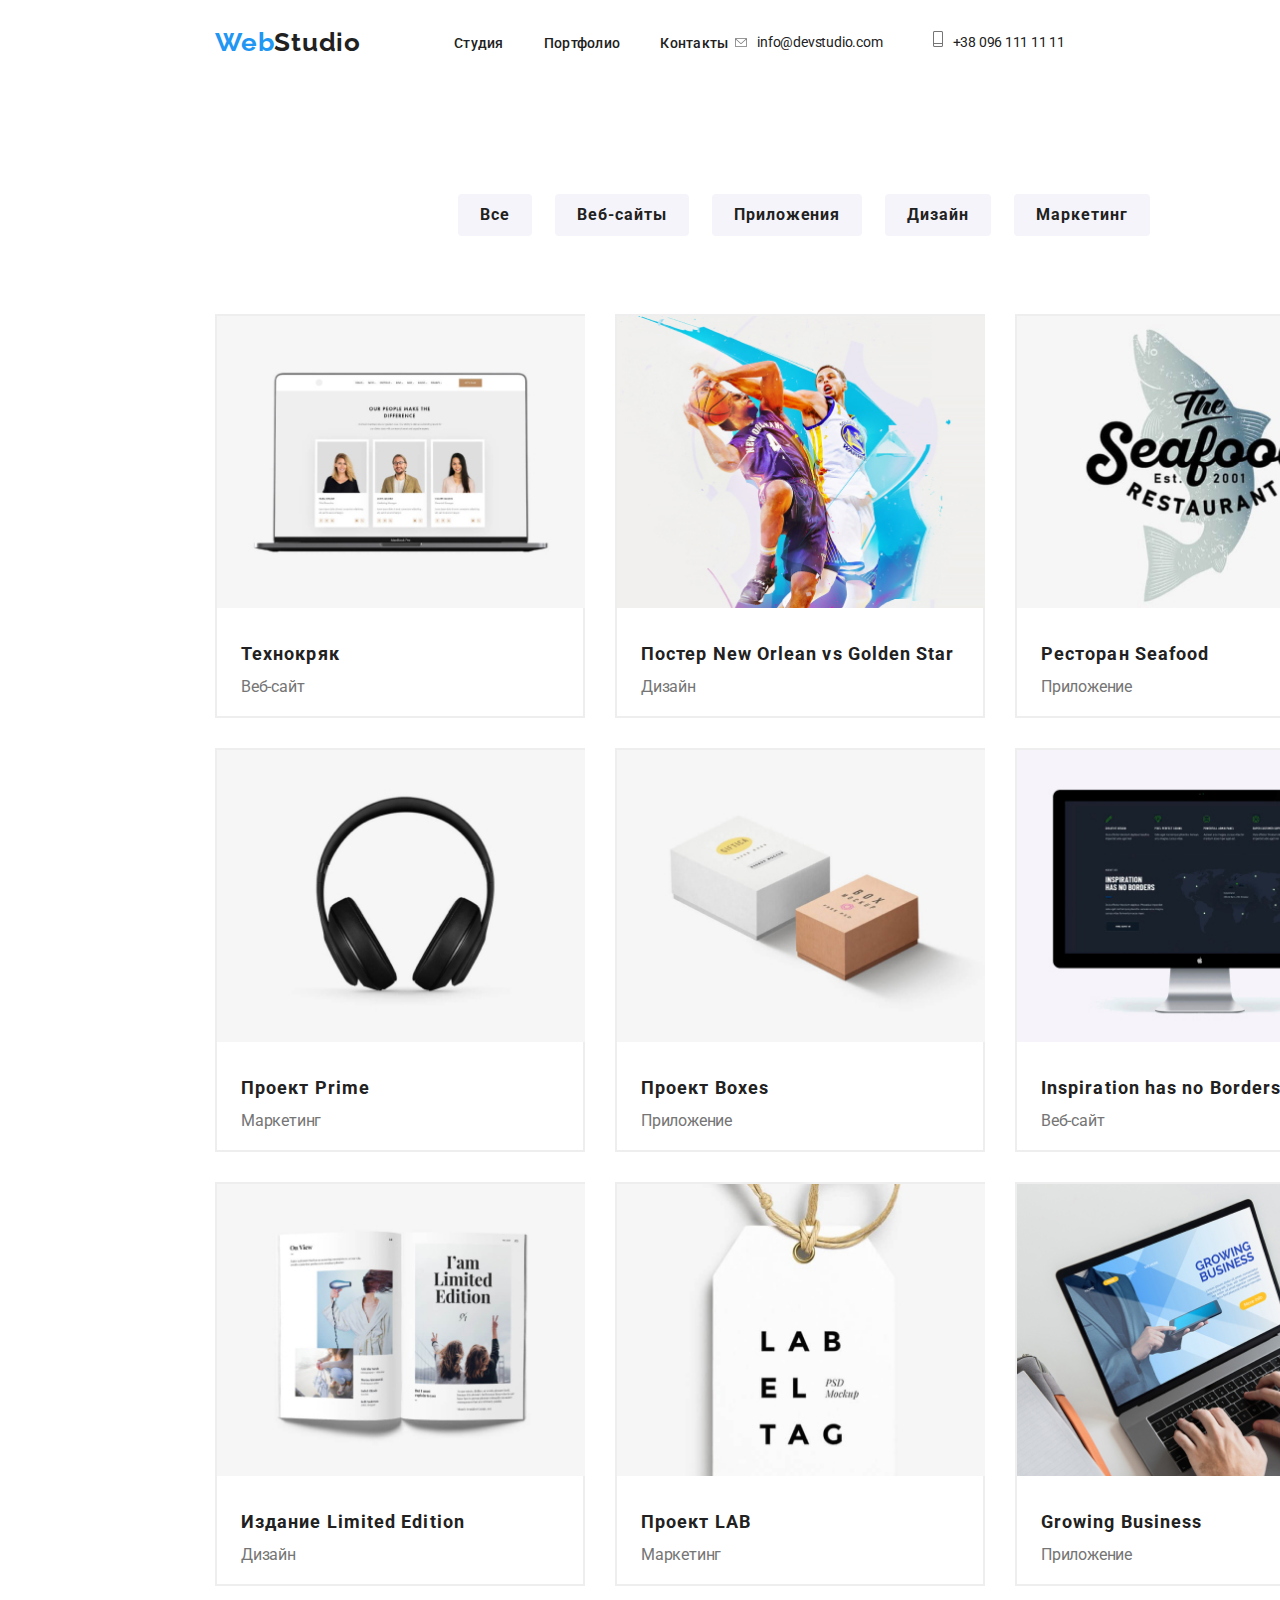
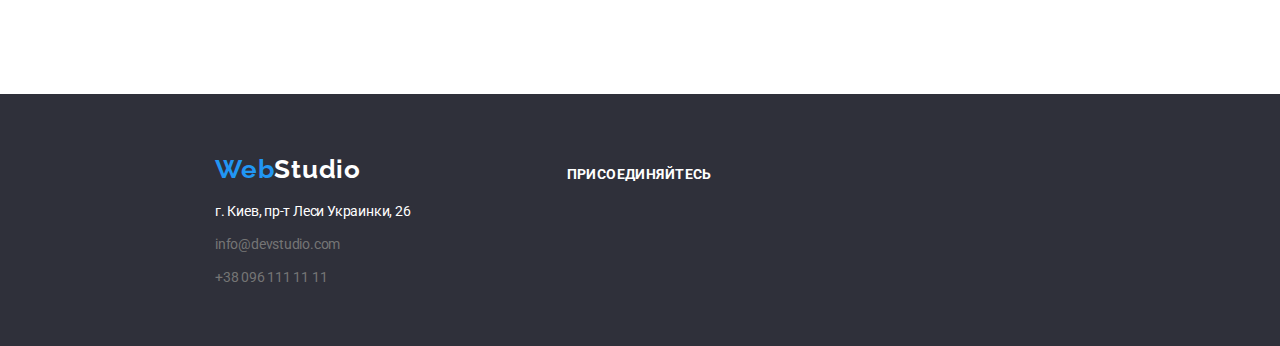
==== commit 32088f3c: "commit" ====
--- a/portfolio.html
+++ b/portfolio.html
@@ -1,67 +1,100 @@
 <!doctype html>
 <html lang="ru">
+
 <head>
     <meta charset="UTF-8">
     <title>Главная</title>
     <link rel="preconnect" href="https://fonts.googleapis.com">
     <link rel="preconnect" href="https://fonts.gstatic.com" crossorigin>
-    <link href="https://fonts.googleapis.com/css2?family=Raleway:wght@700&family=Roboto:wght@400;500;700;900&display=swap" rel="stylesheet">
-    <link rel="stylesheet" href="https://cdnjs.cloudflare.com/ajax/libs/modern-normalize/1.0.0/modern-normalize.min.css"/>
+    <link
+        href="https://fonts.googleapis.com/css2?family=Raleway:wght@700&family=Roboto:wght@400;500;700;900&display=swap"
+        rel="stylesheet">
+    <link rel="stylesheet"
+        href="https://cdnjs.cloudflare.com/ajax/libs/modern-normalize/1.0.0/modern-normalize.min.css" />
     <link rel="stylesheet" href="./css/styles.css">
 </head>
+
 <body class="body-portfolio">
     <header class="page-header">
-            <nav class="head-container main-nav">
-                <a href="./" class="logo">Web<span class="text-studio">Studio</span></a>
-                <ul class="site-nav">
-                    <li class="item"><a href="./studio" class="link">Студия</a></li>
-                    <li class="item"><a href="./portfolio.html" class="link">Портфолио</a></li>
-                    <li class="item"><a href="./contacts" class="link">Контакты</a></li>
-                </ul>
-    
-                <ul class="auth-nav list">
-                    <li class="item-mail"><a href="mailto:vlad@htmlbook.ru">info@devstudio.com</a></li>
-                    <li class="item-tel"><a href="tel:+380961111111">+38 096 111 11 11</a></li>
-                </ul>
-            </nav>
+        <nav class="head-container main-nav">
+            <a href="./" class="logo">Web<span class="text-studio">Studio</span></a>
+            <ul class="site-nav">
+                <li class="item"><a href="./studio" class="link">Студия</a></li>
+                <li class="item"><a href="./portfolio.html" class="link">Портфолио</a></li>
+                <li class="item"><a href="./contacts" class="link">Контакты</a></li>
+            </ul>
+
+            <ul class="auth-nav list">
+                <li class="item-mail"><a href="mailto:vlad@htmlbook.ru">info@devstudio.com</a></li>
+                <li class="item-tel"><a href="tel:+380961111111">+38 096 111 11 11</a></li>
+            </ul>
+        </nav>
     </header>
-<main>
-    <section class="nav-menu-portfolio">
-        <ul class="list">
-            <li><button type="button" class="menu-button">Все</button></li>
-            <li><button type="button" class="menu-button">Веб-сайты</button></li>
-            <li><button type="button" class="menu-button">Приложения</button></li>
-            <li><button type="button" class="menu-button">Дизайн</button></li>
-            <li><button type="button" class="menu-button">Маркетинг</button></li>
-        </ul>
-    </section>
-    <section class="our-works">
-      <ul class="our-works-list">
-        <li class="item"><img src="./img/technocrack.jpg" alt="Techcrack" width="368"><h1>Технокряк</h1><p>Веб-сайт</p></li>
-        <li class="item"><img src="./img/poster.jpg" alt="Poster" width="368"><h1>Постер New Orlean vs Golden Star</h1><p>Дизайн</p></li>
-        <li class="item"><img src="./img/seafood.jpg" alt="Seafood" width="368"><h1>Ресторан Seafood</h1><p>Приложение</p></li>
-        <li class="item"><img src="./img/prime.jpg" alt="Techcrack" width="368"><h1>Проект Prime</h1><p>Маркетинг</p></li>
-        <li class="item"><img src="./img/boxes.jpg" alt="Boxes" width="368"><h1>Проект Boxes</h1><p>Приложение</p></li>
-        <li class="item"><img src="./img/inspiration.jpg" alt="Insiparion" width="368"><h1>Inspiration has no Borders</h1><p>Веб-сайт</p></li>
-        <li class="item"><img src="./img/limited-edition.jpg" alt="Limited edition" width="368"><h1>Издание Limited Edition</h1><p>Дизайн</p></li>
-        <li class="item"><img src="./img/lab.jpg" alt="LAB" width="368"><h1>Проект LAB</h1><p>Маркетинг</p></li>
-        <li class="item"><img src="./img/growing-business.jpg" alt="Business" width="368"><h1>Growing Business</h1><p>Приложение</p></li>
-      </ul>
+    <main class="main-portfolio">
+        <section class="nav-menu-portfolio">
+            <ul class="list">
+                <li><button type="button" class="menu-button">Все</button></li>
+                <li><button type="button" class="menu-button">Веб-сайты</button></li>
+                <li><button type="button" class="menu-button">Приложения</button></li>
+                <li><button type="button" class="menu-button">Дизайн</button></li>
+                <li><button type="button" class="menu-button">Маркетинг</button></li>
+            </ul>
+        </section>
+        <section class="our-works">
+            <ul class="our-works-list">
+                <li class="item"><img src="./img/technocrack.jpg" alt="Techcrack" width="368">
+                    <h1>Технокряк</h1>
+                    <p>Веб-сайт</p>
+                </li>
+                <li class="item"><img src="./img/poster.jpg" alt="Poster" width="368">
+                    <h1>Постер New Orlean vs Golden Star</h1>
+                    <p>Дизайн</p>
+                </li>
+                <li class="item"><img src="./img/seafood.jpg" alt="Seafood" width="368">
+                    <h1>Ресторан Seafood</h1>
+                    <p>Приложение</p>
+                </li>
+                <li class="item"><img src="./img/prime.jpg" alt="Techcrack" width="368">
+                    <h1>Проект Prime</h1>
+                    <p>Маркетинг</p>
+                </li>
+                <li class="item"><img src="./img/boxes.jpg" alt="Boxes" width="368">
+                    <h1>Проект Boxes</h1>
+                    <p>Приложение</p>
+                </li>
+                <li class="item"><img src="./img/inspiration.jpg" alt="Insiparion" width="368">
+                    <h1>Inspiration has no Borders</h1>
+                    <p>Веб-сайт</p>
+                </li>
+                <li class="item"><img src="./img/limited-edition.jpg" alt="Limited edition" width="368">
+                    <h1>Издание Limited Edition</h1>
+                    <p>Дизайн</p>
+                </li>
+                <li class="item"><img src="./img/lab.jpg" alt="LAB" width="368">
+                    <h1>Проект LAB</h1>
+                    <p>Маркетинг</p>
+                </li>
+                <li class="item"><img src="./img/growing-business.jpg" alt="Business" width="368">
+                    <h1>Growing Business</h1>
+                    <p>Приложение</p>
+                </li>
+            </ul>
 
-    </section>
-</main>
+        </section>
+    </main>
+    <footer class="basement-portfolio">
+        <div class="footer-adress"><a class="logo-btm" href="./">Web<span
+                    class="text-studio-secondary">Studio</span></a>
+            <p>г. Киев, пр-т Леси Украинки, 26</p>
+            <address class="adress">
+                <a href="mailto:vlad@htmlbook.ru" class="mail">info@devstudio.com</a>
+                <a href="tel:+380961111111" class="phone">+38 096 111 11 11</a>
+            </address>
+        </div>
+        <div class="footer-join">
+            <h3 class="join-text">Присоединяйтесь</h3>
+        </div>
+    </footer>
+</body>
 
-
-<footer class="basement-portfolio">
-    <a class="logo-btm" href="./">Web<span class="text-studio-secondary">Studio</span></a>
-    <p>г. Киев, пр-т Леси Украинки, 26</p>
-    <address class="adress">
-        <a href="mailto:vlad@htmlbook.ru" class="mail">info@devstudio.com</a>
-        <a href="tel:+380961111111" class="phone">+38 096 111 11 11</a>
-    </address>
-
-
-</footer>
-
-</body>
 </html>--- a/css/styles.css
+++ b/css/styles.css
@@ -129,7 +129,7 @@
 
 .our-works {
   color: var(--secondary-text-color);
-  margin-bottom: 94px;
+  padding-bottom: 94px;
 }
 
 .our-works p {
@@ -274,11 +274,9 @@
   margin-left: auto;
   margin-right: auto;
   /* background-image: url(../img/imgmain.png); */
-  background-image: linear-gradient(
-    to right,
-    rgba(0, 0, 0, 0.5),
-    rgba(0, 0, 0, 0.5)
-    ),  url('../img/imgmain.png');
+  background-image: linear-gradient(to right,
+      rgba(0, 0, 0, 0.5),
+      rgba(0, 0, 0, 0.5)), url('../img/imgmain.png');
 }
 
 
@@ -403,7 +401,6 @@
 
 .basement-portfolio {
   display: flex;
-  flex-direction: column;
   background-color: #2F303A;
   width: 1600px;
   height: 252px;
@@ -412,15 +409,14 @@
 }
 
 .basement-portfolio .logo-btm {
- 
-  padding-top: 60px;
-  padding-right: 1240px;
+
+  
   padding-left: 215px;
 }
 
 .basement-portfolio .adress .mail {
   display: block;
-  padding-right: 1000px;
+  
   padding-left: 215px;
   margin-bottom: 9px;
 }
@@ -432,13 +428,13 @@
 }
 
 
-.basement-portfolio>p {
+.basement-portfolio p {
   padding-left: 215px;
   margin-bottom: 9px;
   color: var(--hover-text-color);
 }
 
-.basement-portfolio a{
+.basement-portfolio a {
   padding: 0;
 }
 
@@ -446,8 +442,8 @@
   width: 700px;
   margin-right: auto;
   margin-left: auto;
-  margin-bottom: 50px;
-  margin-top: 94px;
+  padding-bottom: 50px;
+  padding-top: 94px;
 }
 
 .nav-menu-portfolio .list {
@@ -580,7 +576,7 @@
   color: var(--primary-text-color);
 }
 
-.item-mail::before{
+.item-mail::before {
   display: inline-block;
   content: '';
   height: 16px;
@@ -592,7 +588,7 @@
   margin-right: 10px;
 }
 
-.item-tel::before{
+.item-tel::before {
   display: inline-block;
   content: '';
   height: 16px;
@@ -604,7 +600,7 @@
   margin-right: 10px;
 }
 
-.main-titles::before{
+.main-titles::before {
   display: inline-block;
   content: '';
   height: 120px;
@@ -631,22 +627,22 @@
   background-image: url(../img/cosmo.svg);
 }
 
-.team p::after{
-display: flex;
-content: '';
-
-height: 20px;
-background-image: url(../img/instagram.svg),
-url(../img/twitter.svg),
-url(../img/facebook.svg),
-url(../img/linkedin.svg);
-background-repeat: no-repeat;
-background-position: 44px, 98px, 157px, 206px;
-margin-top: 28px;
-margin-bottom: 42px;
-}
-
-.our-clients{
+.team p::after {
+  display: flex;
+  content: '';
+
+  height: 20px;
+  background-image: url(../img/instagram.svg),
+    url(../img/twitter.svg),
+    url(../img/facebook.svg),
+    url(../img/linkedin.svg);
+  background-repeat: no-repeat;
+  background-position: 44px, 98px, 157px, 206px;
+  margin-top: 28px;
+  margin-bottom: 42px;
+}
+
+.our-clients {
   width: 1600px;
   margin-left: auto;
   margin-right: auto;
@@ -656,7 +652,7 @@
   margin-bottom: 0;
 }
 
-.clients-title{
+.clients-title {
   display: block;
   font-size: 36px;
   line-height: 42px;
@@ -668,34 +664,49 @@
   padding-bottom: 94px;
 }
 
-.clients-title::after{
+.clients-title::after {
   display: flex;
   content: '';
   height: 92px;
   background-image: url(../img/Client1.svg),
-  url(../img/Client2.svg),
-  url(../img/Client3.svg),
-  url(../img/Client4.svg),
-  url(../img/Client5.svg),
-  url(../img/Client6.svg);
+    url(../img/Client2.svg),
+    url(../img/Client3.svg),
+    url(../img/Client4.svg),
+    url(../img/Client5.svg),
+    url(../img/Client6.svg);
   background-repeat: no-repeat;
   background-position: 215px, 415px, 615px, 815px, 1015px, 1215px;
   margin-top: 50px;
 }
 
-.join-text{
-display: flex;
-flex-direction: row;
-width: 145px;
-height: 16px;
-left: 516px;
-top: 2751px;
-font-family: Roboto;
-font-style: normal;
-font-weight: bold;
-font-size: 14px;
-line-height: 16px;
-letter-spacing: 0.03em;
-text-transform: uppercase;
-color: #FFFFFF;
-}
+.join-text {
+  display: flex;
+  flex-direction: row;
+  font-family: Roboto;
+  font-style: normal;
+  font-weight: 700;
+  font-size: 14px;
+  line-height: 16px;
+  letter-spacing: 0.03em;
+  text-transform: uppercase;
+  color: #FFFFFF;
+  margin: 0;
+}
+
+.footer-adress{
+  padding-top: 60px;
+}
+
+.footer-join{
+  padding-left: 156px;
+  padding-top: 72px;
+}
+
+
+.main-portfolio{
+width: 1600px;
+background-color:var(--hover-text-color) ;
+margin-right: auto;
+margin-left: auto;
+border-top: #03121f;
+}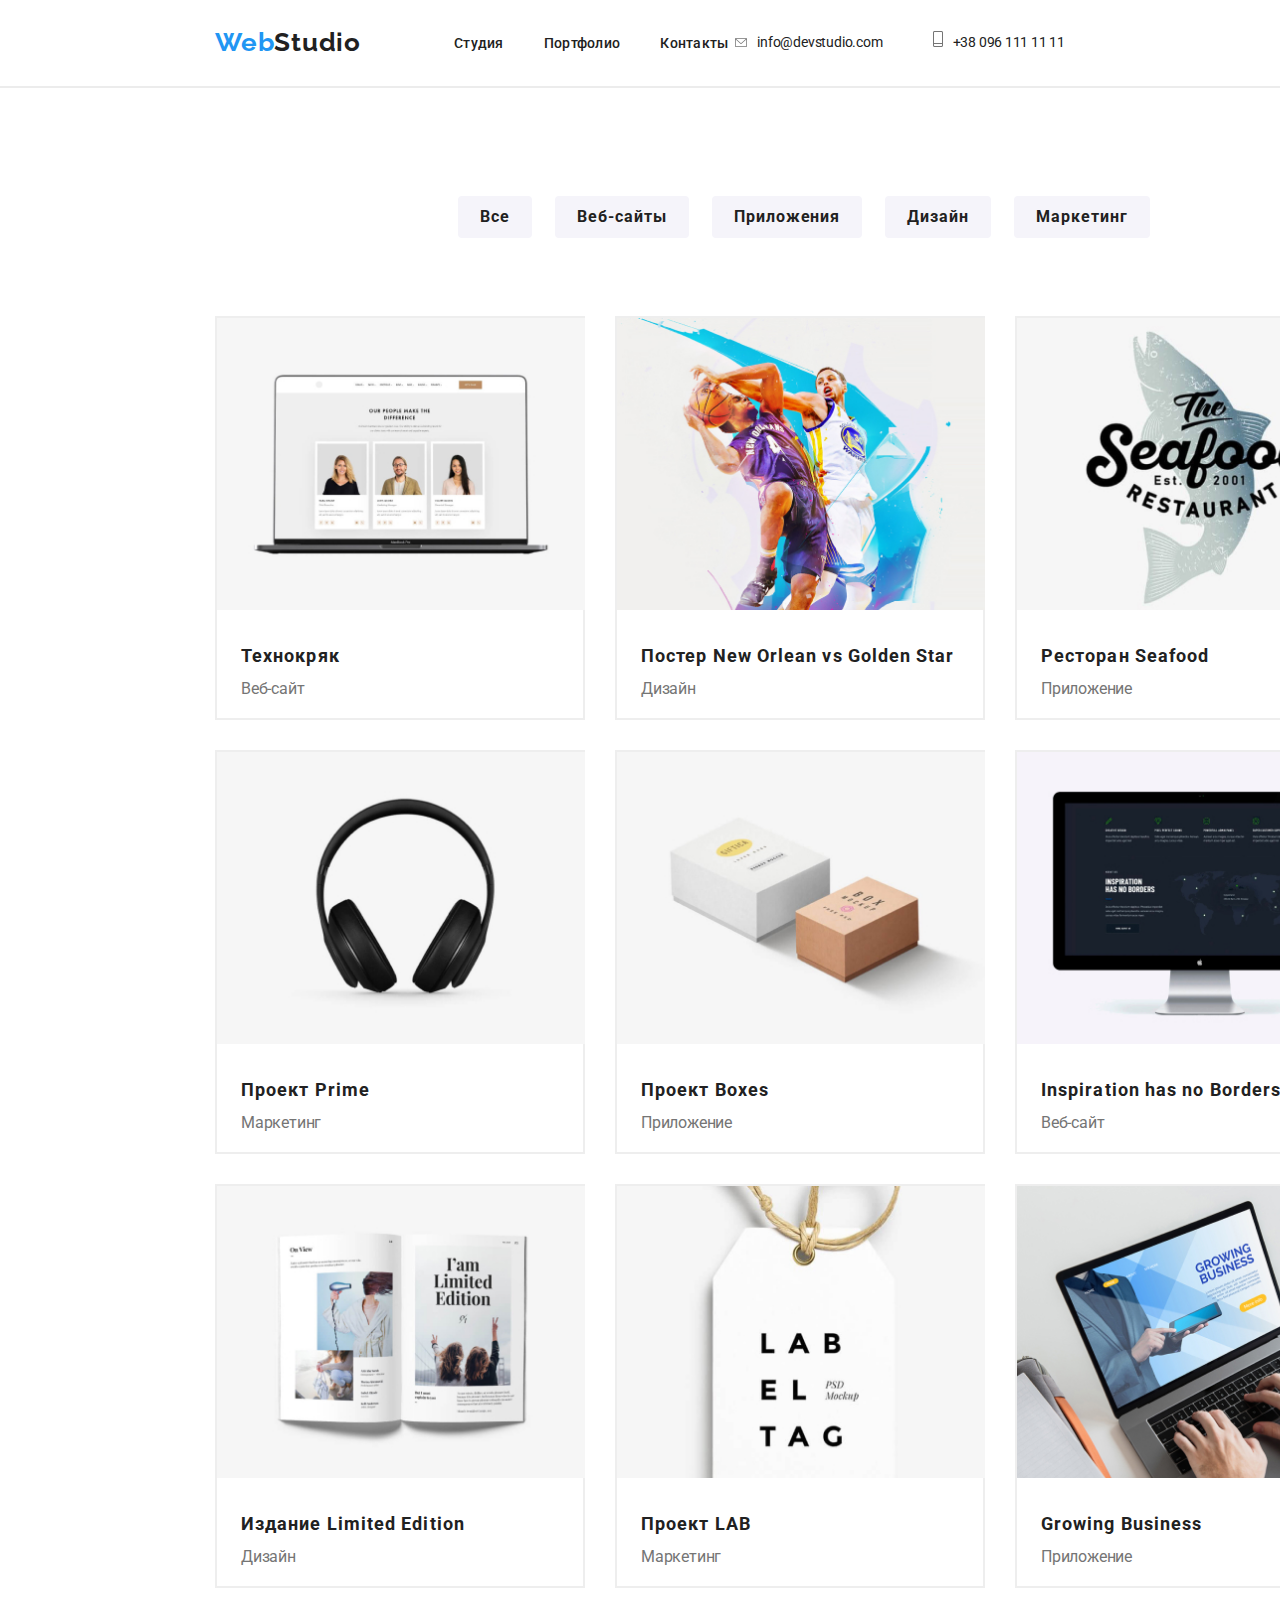
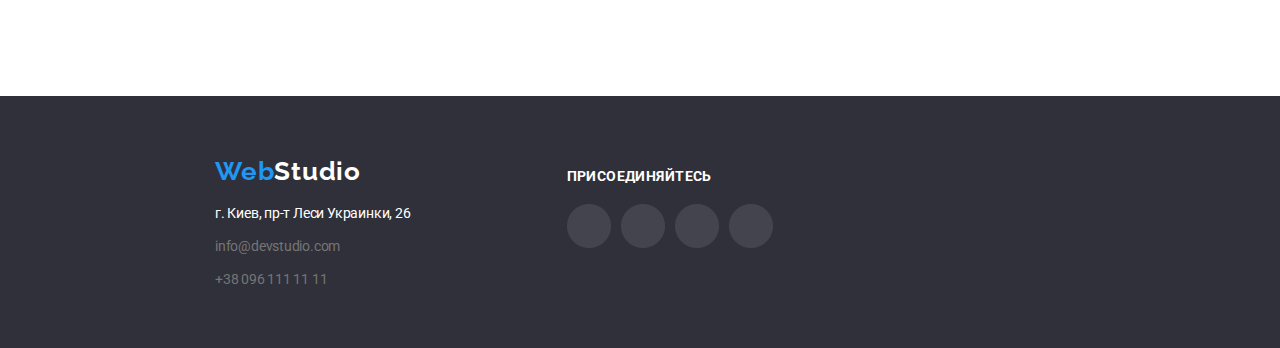
==== commit 936664f4: "hr" ====
--- a/portfolio.html
+++ b/portfolio.html
@@ -30,6 +30,7 @@
             </ul>
         </nav>
     </header>
+    <hr>
     <main class="main-portfolio">
         <section class="nav-menu-portfolio">
             <ul class="list">
--- a/css/styles.css
+++ b/css/styles.css
@@ -410,13 +410,13 @@
 
 .basement-portfolio .logo-btm {
 
-  
+
   padding-left: 215px;
 }
 
 .basement-portfolio .adress .mail {
   display: block;
-  
+
   padding-left: 215px;
   margin-bottom: 9px;
 }
@@ -693,20 +693,38 @@
   margin: 0;
 }
 
-.footer-adress{
+.footer-adress {
   padding-top: 60px;
 }
 
-.footer-join{
+.footer-join {
   padding-left: 156px;
   padding-top: 72px;
 }
 
 
-.main-portfolio{
-width: 1600px;
-background-color:var(--hover-text-color) ;
-margin-right: auto;
-margin-left: auto;
-border-top: #03121f;
+.main-portfolio {
+  width: 1600px;
+  background-color: var(--hover-text-color);
+  margin-right: auto;
+  margin-left: auto;
+  border-top: #03121f;
+}
+.footer-join::after{
+  display: flex;
+  content: '';
+  background-image: url(../img/Ellipse.png),
+  url(../img/Ellipse.png),
+  url(../img/Ellipse.png),
+  url(../img/Ellipse.png);
+  background-position: 0px, 54px, 108px, 162px;
+  background-repeat: no-repeat;
+  width: 206px;
+  height: 44px;
+  margin-top: 20px;
+}
+
+hr{
+  margin: 0;
+  border: 1px solid #ECECEC;
 }